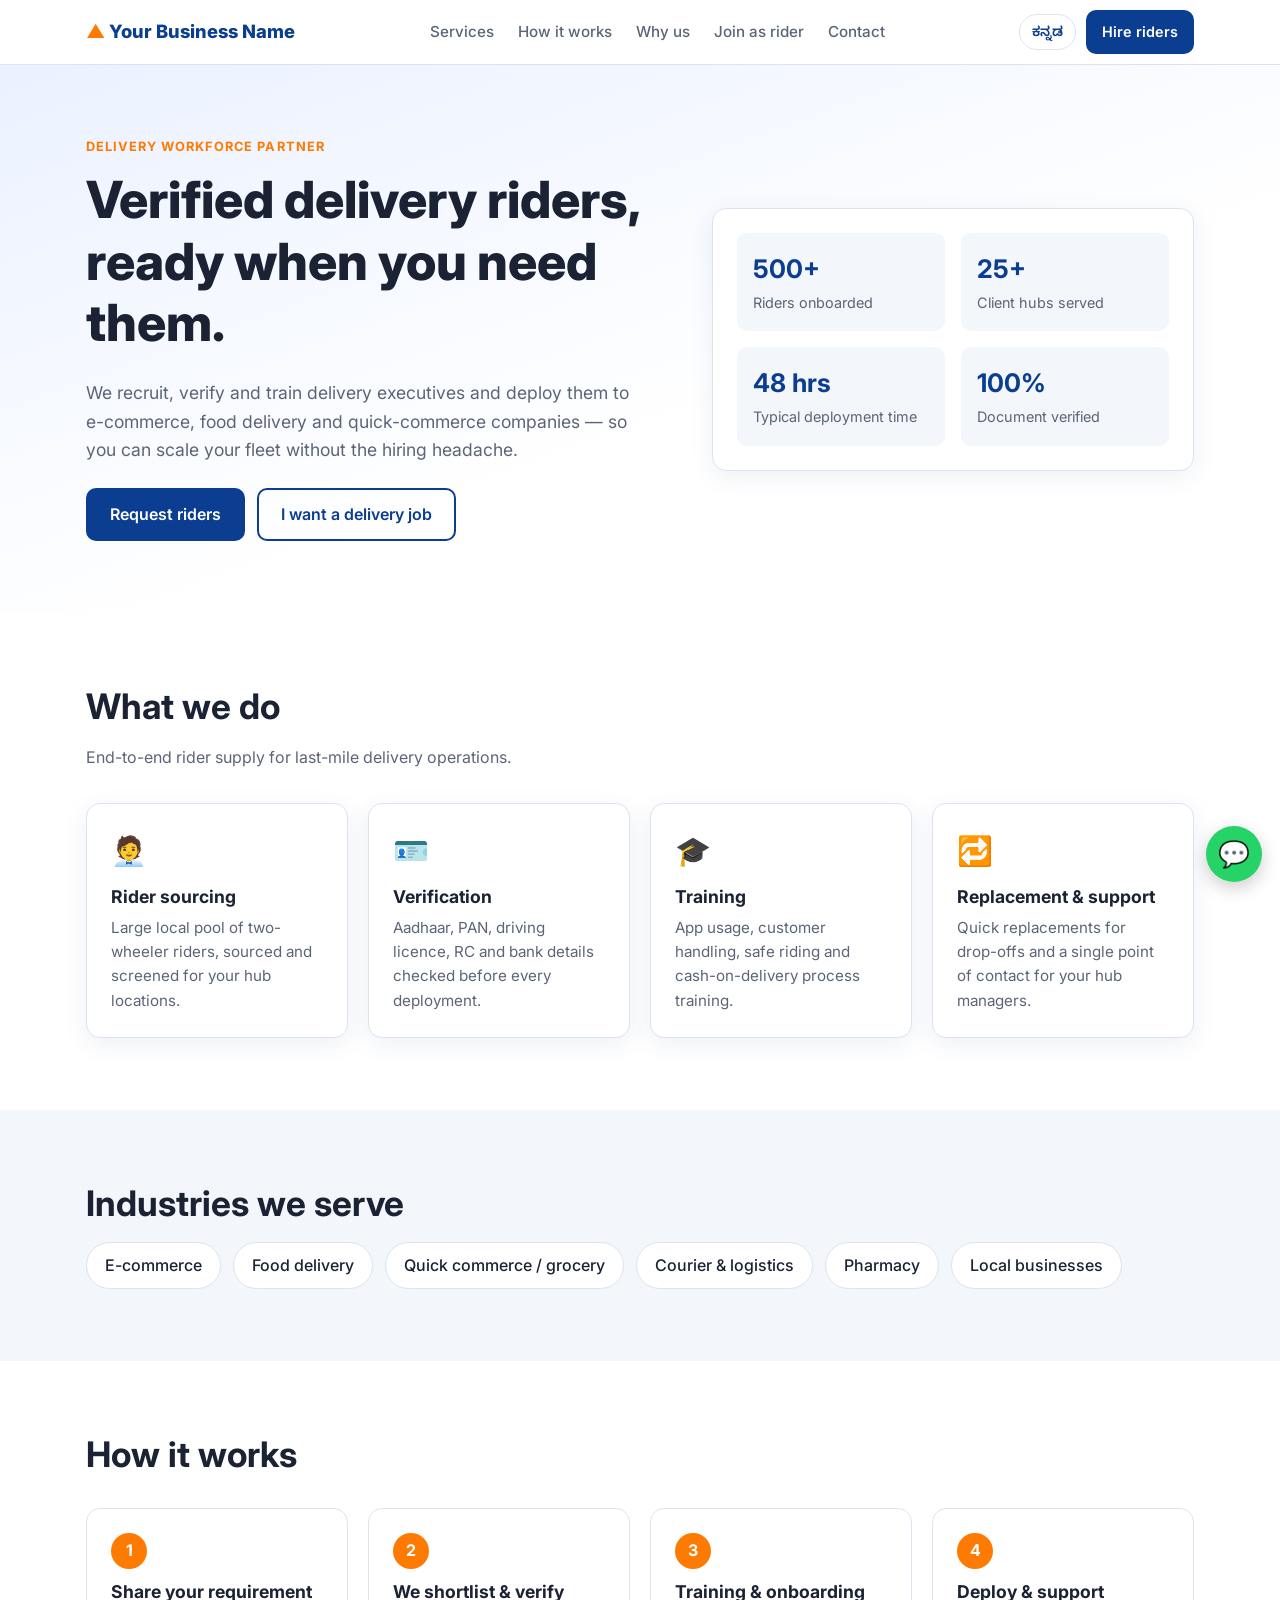
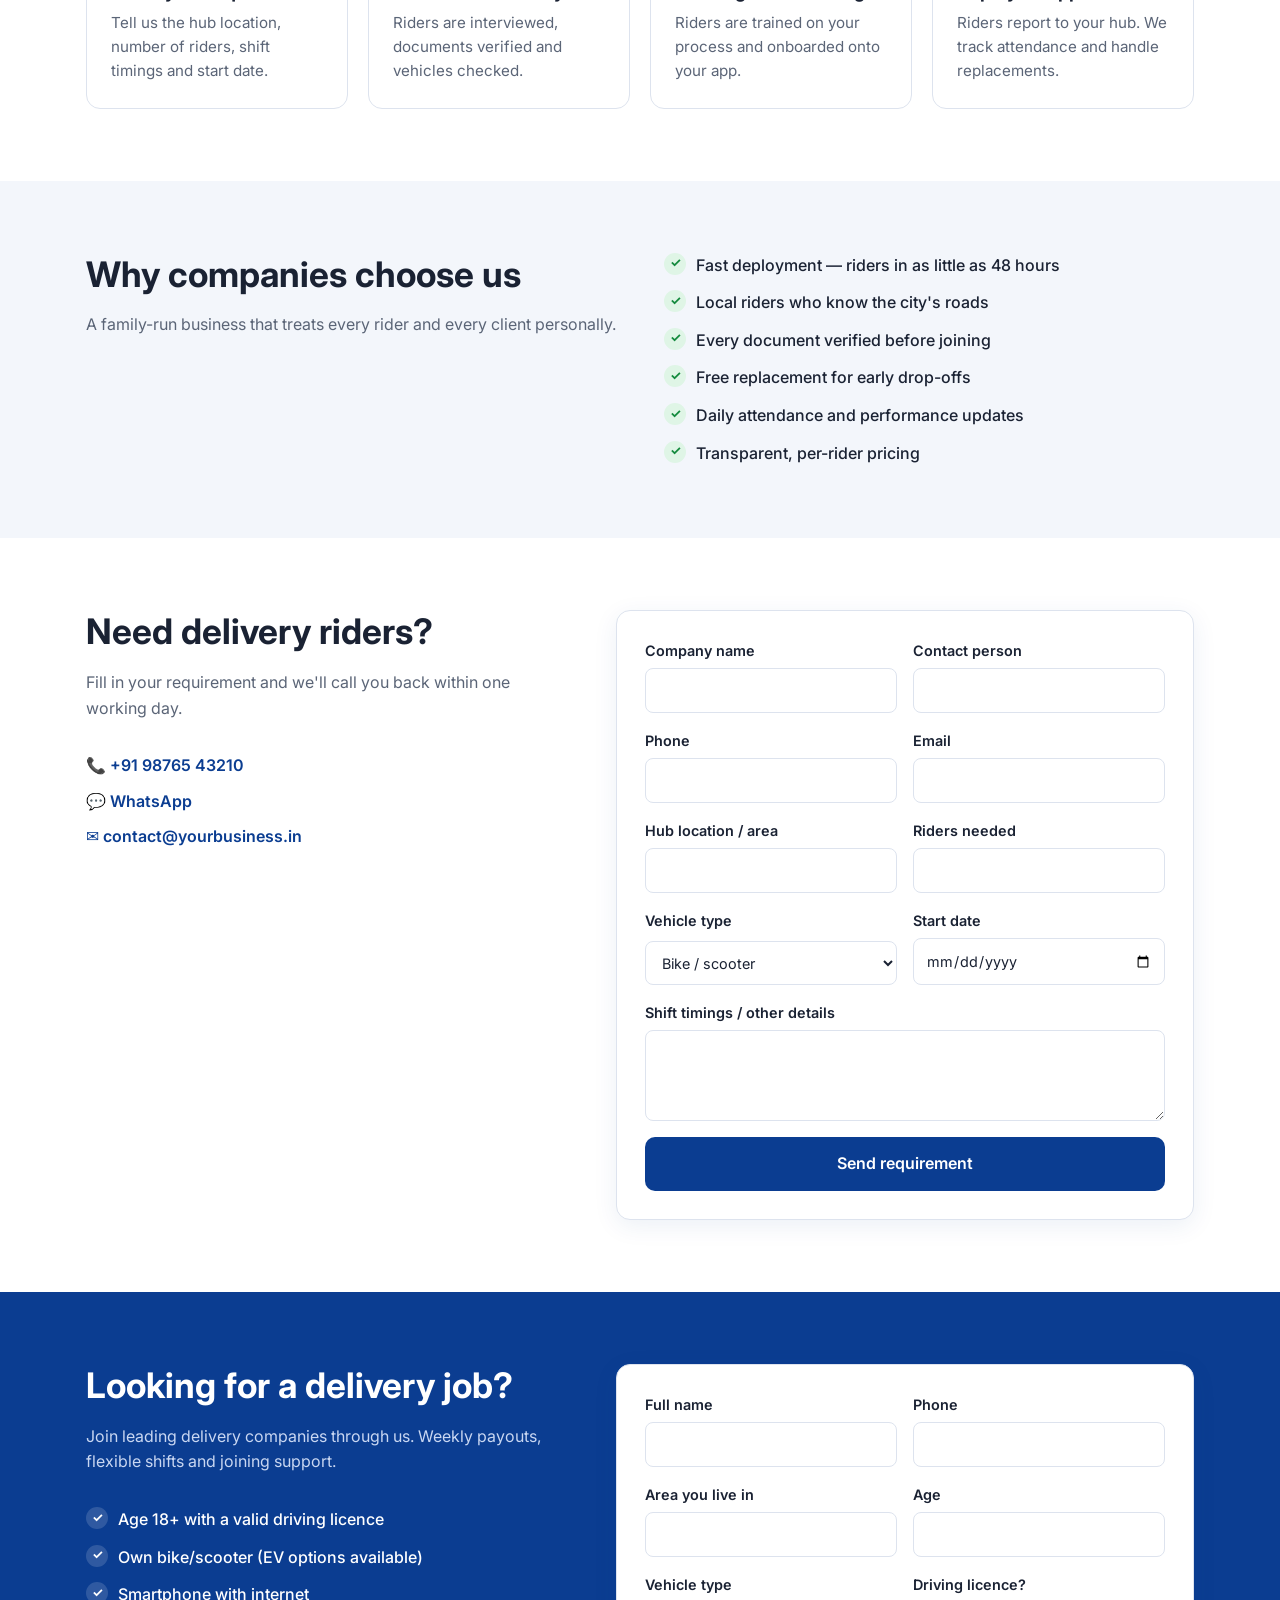
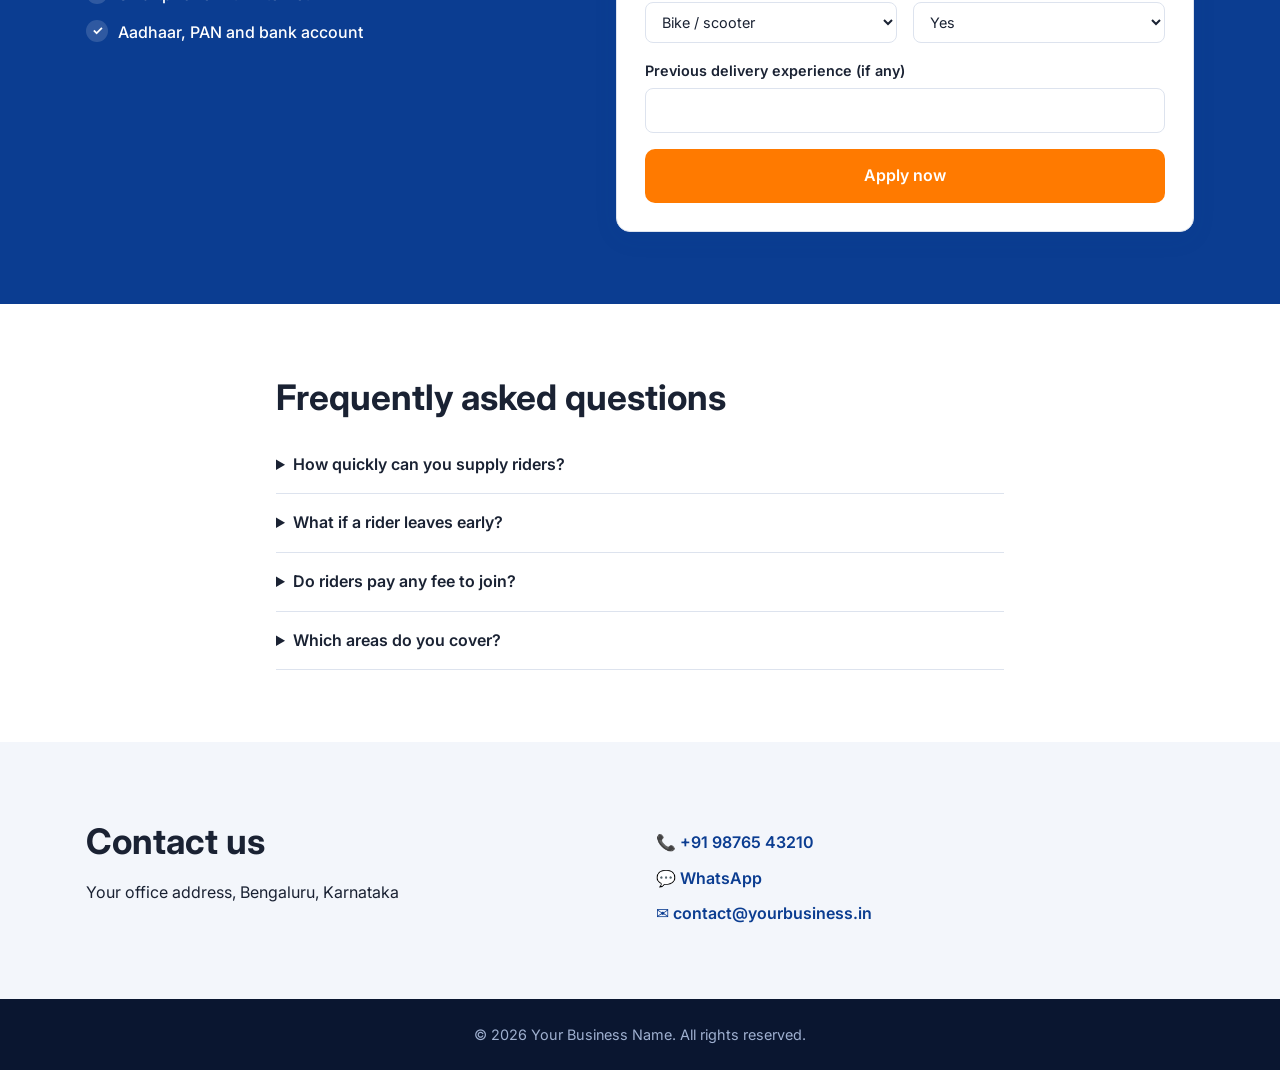
==== index.html @ fd77bb3b "Add delivery staffing website Static site for a delivery rider staffing business: services, process," ====
<!doctype html>
<html lang="en">
<head>
  <meta charset="utf-8">
  <meta name="viewport" content="width=device-width, initial-scale=1">
  <title>Delivery Staffing Partner</title>
  <meta name="description" content="Verified, trained delivery riders supplied to e-commerce, food and quick-commerce companies.">
  <link rel="preconnect" href="https://fonts.googleapis.com">
  <link rel="preconnect" href="https://fonts.gstatic.com" crossorigin>
  <link href="https://fonts.googleapis.com/css2?family=Inter:wght@400;500;600;700;800&family=Noto+Sans+Kannada:wght@400;600;700&display=swap" rel="stylesheet">
  <link rel="stylesheet" href="styles.css">
</head>
<body>

<header class="nav">
  <div class="container nav-inner">
    <a href="#top" class="brand"><span class="brand-mark">▲</span> <span data-config="name"></span></a>
    <nav class="nav-links" id="navLinks">
      <a href="#services" data-i18n="nav.services">Services</a>
      <a href="#process" data-i18n="nav.process">How it works</a>
      <a href="#why" data-i18n="nav.why">Why us</a>
      <a href="#riders" data-i18n="nav.riders">Join as rider</a>
      <a href="#contact" data-i18n="nav.contact">Contact</a>
    </nav>
    <div class="nav-actions">
      <button class="lang-btn" id="langBtn" type="button" aria-label="Switch language">ಕನ್ನಡ</button>
      <a href="#enquiry" class="btn btn-primary btn-sm" data-i18n="nav.cta">Hire riders</a>
      <button class="menu-btn" id="menuBtn" type="button" aria-label="Menu">☰</button>
    </div>
  </div>
</header>

<main id="top">

  <!-- HERO -->
  <section class="hero">
    <div class="container hero-grid">
      <div>
        <p class="eyebrow" data-i18n="hero.eyebrow">Delivery workforce partner</p>
        <h1 data-i18n="hero.title">Verified delivery riders, ready when you need them.</h1>
        <p class="lead" data-i18n="hero.lead">We recruit, verify and train delivery executives and deploy them to e-commerce, food delivery and quick-commerce companies — so you can scale your fleet without the hiring headache.</p>
        <div class="hero-cta">
          <a href="#enquiry" class="btn btn-primary" data-i18n="hero.cta1">Request riders</a>
          <a href="#riders" class="btn btn-ghost" data-i18n="hero.cta2">I want a delivery job</a>
        </div>
      </div>
      <div class="hero-card">
        <div class="stat"><strong data-config="statRiders"></strong><span data-i18n="stat.riders">Riders onboarded</span></div>
        <div class="stat"><strong data-config="statClients"></strong><span data-i18n="stat.clients">Client hubs served</span></div>
        <div class="stat"><strong>48 hrs</strong><span data-i18n="stat.time">Typical deployment time</span></div>
        <div class="stat"><strong>100%</strong><span data-i18n="stat.verified">Document verified</span></div>
      </div>
    </div>
  </section>

  <!-- SERVICES -->
  <section id="services" class="section">
    <div class="container">
      <h2 data-i18n="services.title">What we do</h2>
      <p class="section-lead" data-i18n="services.lead">End-to-end rider supply for last-mile delivery operations.</p>
      <div class="cards">
        <article class="card">
          <div class="icon">🧑‍💼</div>
          <h3 data-i18n="s1.t">Rider sourcing</h3>
          <p data-i18n="s1.d">Large local pool of two-wheeler riders, sourced and screened for your hub locations.</p>
        </article>
        <article class="card">
          <div class="icon">🪪</div>
          <h3 data-i18n="s2.t">Verification</h3>
          <p data-i18n="s2.d">Aadhaar, PAN, driving licence, RC and bank details checked before every deployment.</p>
        </article>
        <article class="card">
          <div class="icon">🎓</div>
          <h3 data-i18n="s3.t">Training</h3>
          <p data-i18n="s3.d">App usage, customer handling, safe riding and cash-on-delivery process training.</p>
        </article>
        <article class="card">
          <div class="icon">🔁</div>
          <h3 data-i18n="s4.t">Replacement & support</h3>
          <p data-i18n="s4.d">Quick replacements for drop-offs and a single point of contact for your hub managers.</p>
        </article>
      </div>
    </div>
  </section>

  <!-- INDUSTRIES -->
  <section class="section section-alt">
    <div class="container">
      <h2 data-i18n="ind.title">Industries we serve</h2>
      <div class="chips">
        <span class="chip" data-i18n="ind.1">E-commerce</span>
        <span class="chip" data-i18n="ind.2">Food delivery</span>
        <span class="chip" data-i18n="ind.3">Quick commerce / grocery</span>
        <span class="chip" data-i18n="ind.4">Courier & logistics</span>
        <span class="chip" data-i18n="ind.5">Pharmacy</span>
        <span class="chip" data-i18n="ind.6">Local businesses</span>
      </div>
    </div>
  </section>

  <!-- PROCESS -->
  <section id="process" class="section">
    <div class="container">
      <h2 data-i18n="process.title">How it works</h2>
      <ol class="steps">
        <li><span class="num">1</span><h3 data-i18n="p1.t">Share your requirement</h3><p data-i18n="p1.d">Tell us the hub location, number of riders, shift timings and start date.</p></li>
        <li><span class="num">2</span><h3 data-i18n="p2.t">We shortlist & verify</h3><p data-i18n="p2.d">Riders are interviewed, documents verified and vehicles checked.</p></li>
        <li><span class="num">3</span><h3 data-i18n="p3.t">Training & onboarding</h3><p data-i18n="p3.d">Riders are trained on your process and onboarded onto your app.</p></li>
        <li><span class="num">4</span><h3 data-i18n="p4.t">Deploy & support</h3><p data-i18n="p4.d">Riders report to your hub. We track attendance and handle replacements.</p></li>
      </ol>
    </div>
  </section>

  <!-- WHY US -->
  <section id="why" class="section section-alt">
    <div class="container why-grid">
      <div>
        <h2 data-i18n="why.title">Why companies choose us</h2>
        <p class="section-lead" data-i18n="why.lead">A family-run business that treats every rider and every client personally.</p>
      </div>
      <ul class="checks">
        <li data-i18n="why.1">Fast deployment — riders in as little as 48 hours</li>
        <li data-i18n="why.2">Local riders who know the city's roads</li>
        <li data-i18n="why.3">Every document verified before joining</li>
        <li data-i18n="why.4">Free replacement for early drop-offs</li>
        <li data-i18n="why.5">Daily attendance and performance updates</li>
        <li data-i18n="why.6">Transparent, per-rider pricing</li>
      </ul>
    </div>
  </section>

  <!-- CLIENT ENQUIRY -->
  <section id="enquiry" class="section">
    <div class="container form-wrap">
      <div>
        <h2 data-i18n="enq.title">Need delivery riders?</h2>
        <p class="section-lead" data-i18n="enq.lead">Fill in your requirement and we'll call you back within one working day.</p>
        <div class="contact-mini">
          <a data-config-href="tel" class="contact-line">📞 <span data-config="phone"></span></a>
          <a data-config-href="whatsapp" class="contact-line" target="_blank" rel="noopener">💬 WhatsApp</a>
          <a data-config-href="mailto" class="contact-line">✉️ <span data-config="email"></span></a>
        </div>
      </div>
      <form class="form" name="client-enquiry" method="POST" action="https://api.web3forms.com/submit">
        <input type="hidden" name="subject" value="New client enquiry">
        <input type="checkbox" name="botcheck" class="hidden" tabindex="-1" autocomplete="off">
        <div class="row">
          <label><span data-i18n="f.company">Company name</span><input name="company" required></label>
          <label><span data-i18n="f.contact">Contact person</span><input name="contact_person" required></label>
        </div>
        <div class="row">
          <label><span data-i18n="f.phone">Phone</span><input name="phone" type="tel" pattern="[0-9+\s-]{10,15}" required></label>
          <label><span data-i18n="f.email">Email</span><input name="email" type="email"></label>
        </div>
        <div class="row">
          <label><span data-i18n="f.location">Hub location / area</span><input name="location" required></label>
          <label><span data-i18n="f.count">Riders needed</span><input name="riders_needed" type="number" min="1" required></label>
        </div>
        <div class="row">
          <label><span data-i18n="f.vehicle">Vehicle type</span>
            <select name="vehicle">
              <option value="Bike" data-i18n="v.bike">Bike / scooter</option>
              <option value="EV" data-i18n="v.ev">Electric vehicle</option>
              <option value="Cycle" data-i18n="v.cycle">Bicycle</option>
              <option value="Any" data-i18n="v.any">Any</option>
            </select>
          </label>
          <label><span data-i18n="f.start">Start date</span><input name="start_date" type="date"></label>
        </div>
        <label><span data-i18n="f.notes">Shift timings / other details</span><textarea name="notes" rows="3"></textarea></label>
        <button class="btn btn-primary btn-block" type="submit" data-i18n="f.submitClient">Send requirement</button>
      </form>
    </div>
  </section>

  <!-- RIDER APPLICATION -->
  <section id="riders" class="section section-dark">
    <div class="container form-wrap">
      <div>
        <h2 data-i18n="rider.title">Looking for a delivery job?</h2>
        <p class="section-lead" data-i18n="rider.lead">Join leading delivery companies through us. Weekly payouts, flexible shifts and joining support.</p>
        <ul class="checks checks-light">
          <li data-i18n="rider.r1">Age 18+ with a valid driving licence</li>
          <li data-i18n="rider.r2">Own bike/scooter (EV options available)</li>
          <li data-i18n="rider.r3">Smartphone with internet</li>
          <li data-i18n="rider.r4">Aadhaar, PAN and bank account</li>
        </ul>
      </div>
      <form class="form" name="rider-application" method="POST" action="https://api.web3forms.com/submit">
        <input type="hidden" name="subject" value="New rider application">
        <input type="checkbox" name="botcheck" class="hidden" tabindex="-1" autocomplete="off">
        <div class="row">
          <label><span data-i18n="f.name">Full name</span><input name="name" required></label>
          <label><span data-i18n="f.phone">Phone</span><input name="phone" type="tel" pattern="[0-9+\s-]{10,15}" required></label>
        </div>
        <div class="row">
          <label><span data-i18n="f.area">Area you live in</span><input name="area" required></label>
          <label><span data-i18n="f.age">Age</span><input name="age" type="number" min="18" max="65" required></label>
        </div>
        <div class="row">
          <label><span data-i18n="f.vehicle">Vehicle type</span>
            <select name="vehicle">
              <option value="Bike" data-i18n="v.bike">Bike / scooter</option>
              <option value="EV" data-i18n="v.ev">Electric vehicle</option>
              <option value="Cycle" data-i18n="v.cycle">Bicycle</option>
              <option value="None" data-i18n="v.none">No vehicle</option>
            </select>
          </label>
          <label><span data-i18n="f.licence">Driving licence?</span>
            <select name="licence">
              <option value="Yes" data-i18n="yes">Yes</option>
              <option value="No" data-i18n="no">No</option>
            </select>
          </label>
        </div>
        <label><span data-i18n="f.exp">Previous delivery experience (if any)</span><input name="experience"></label>
        <button class="btn btn-accent btn-block" type="submit" data-i18n="f.submitRider">Apply now</button>
      </form>
    </div>
  </section>

  <!-- FAQ -->
  <section class="section">
    <div class="container narrow">
      <h2 data-i18n="faq.title">Frequently asked questions</h2>
      <details><summary data-i18n="q1">How quickly can you supply riders?</summary><p data-i18n="a1">For most requirements we deploy verified riders within 48–72 hours.</p></details>
      <details><summary data-i18n="q2">What if a rider leaves early?</summary><p data-i18n="a2">We provide a free replacement for riders who leave within the agreed replacement period.</p></details>
      <details><summary data-i18n="q3">Do riders pay any fee to join?</summary><p data-i18n="a3">No. Joining through us is free for riders.</p></details>
      <details><summary data-i18n="q4">Which areas do you cover?</summary><p data-i18n="a4">We currently cover the city and nearby areas. Contact us for other locations.</p></details>
    </div>
  </section>

  <!-- CONTACT -->
  <section id="contact" class="section section-alt">
    <div class="container contact-grid">
      <div>
        <h2 data-i18n="contact.title">Contact us</h2>
        <p data-config="address"></p>
      </div>
      <div class="contact-mini">
        <a data-config-href="tel" class="contact-line">📞 <span data-config="phone"></span></a>
        <a data-config-href="whatsapp" class="contact-line" target="_blank" rel="noopener">💬 WhatsApp</a>
        <a data-config-href="mailto" class="contact-line">✉️ <span data-config="email"></span></a>
      </div>
    </div>
  </section>
</main>

<footer class="footer">
  <div class="container">
    <p>© <span id="year"></span> <span data-config="name"></span>. <span data-i18n="footer">All rights reserved.</span></p>
  </div>
</footer>

<a class="wa-float" data-config-href="whatsapp" target="_blank" rel="noopener" aria-label="WhatsApp">💬</a>

<script src="script.js"></script>
</body>
</html>
---- styles.css ----
:root {
  --primary: #0b3d91;
  --primary-dark: #082c6a;
  --accent: #ff7a00;
  --text: #1a2233;
  --muted: #5b6577;
  --bg: #ffffff;
  --bg-alt: #f3f6fb;
  --border: #dde3ee;
  --radius: 14px;
  --shadow: 0 6px 24px rgba(11, 61, 145, 0.08);
}

* { box-sizing: border-box; }
html { scroll-behavior: smooth; scroll-padding-top: 72px; }
body {
  margin: 0;
  font-family: "Inter", "Noto Sans Kannada", system-ui, sans-serif;
  color: var(--text);
  background: var(--bg);
  line-height: 1.6;
}
html[lang="kn"] body { font-family: "Noto Sans Kannada", "Inter", system-ui, sans-serif; }
img { max-width: 100%; }
a { color: inherit; }
h1, h2, h3 { line-height: 1.2; margin: 0 0 .5em; }
h1 { font-size: clamp(2rem, 5vw, 3.2rem); font-weight: 800; }
h2 { font-size: clamp(1.6rem, 3.5vw, 2.2rem); font-weight: 700; }
h3 { font-size: 1.1rem; }

.container { width: 100%; max-width: 1140px; margin: 0 auto; padding: 0 16px; }
.narrow { max-width: 760px; }
.hidden { display: none; }

/* NAV */
.nav {
  position: sticky; top: 0; z-index: 50;
  background: rgba(255,255,255,.95);
  backdrop-filter: blur(8px);
  border-bottom: 1px solid var(--border);
}
.nav-inner { display: flex; align-items: center; justify-content: space-between; height: 64px; gap: 16px; }
.brand { font-weight: 800; text-decoration: none; color: var(--primary); font-size: 1.15rem; white-space: nowrap; }
.brand-mark { color: var(--accent); }
.nav-links { display: flex; gap: 24px; }
.nav-links a { text-decoration: none; color: var(--muted); font-weight: 500; font-size: .95rem; }
.nav-links a:hover { color: var(--primary); }
.nav-actions { display: flex; align-items: center; gap: 10px; }
.lang-btn {
  border: 1px solid var(--border); background: #fff; border-radius: 999px;
  padding: 6px 12px; cursor: pointer; font: inherit; font-size: .85rem; font-weight: 600; color: var(--primary);
}
.menu-btn { display: none; border: 0; background: none; font-size: 1.5rem; cursor: pointer; }

/* BUTTONS */
.btn {
  display: inline-block; padding: 12px 22px; border-radius: 10px; font-weight: 600;
  text-decoration: none; border: 2px solid transparent; cursor: pointer; font: inherit; font-weight: 600;
  transition: transform .1s ease, background .2s ease;
}
.btn:active { transform: translateY(1px); }
.btn-sm { padding: 8px 14px; font-size: .9rem; }
.btn-primary { background: var(--primary); color: #fff; }
.btn-primary:hover { background: var(--primary-dark); }
.btn-accent { background: var(--accent); color: #fff; }
.btn-accent:hover { background: #e56d00; }
.btn-ghost { border-color: var(--primary); color: var(--primary); background: transparent; }
.btn-block { width: 100%; }

/* HERO */
.hero { padding: 72px 0; background: linear-gradient(160deg, #eaf1ff 0%, #fff 60%); }
.hero-grid { display: grid; grid-template-columns: 1.2fr 1fr; gap: 48px; align-items: center; }
.eyebrow { color: var(--accent); font-weight: 700; text-transform: uppercase; letter-spacing: .08em; font-size: .8rem; margin: 0 0 12px; }
.lead { font-size: 1.1rem; color: var(--muted); max-width: 560px; }
.hero-cta { display: flex; gap: 12px; flex-wrap: wrap; margin-top: 24px; }
.hero-card {
  display: grid; grid-template-columns: 1fr 1fr; gap: 16px;
  background: #fff; border-radius: var(--radius); padding: 24px; box-shadow: var(--shadow); border: 1px solid var(--border);
}
.stat { padding: 16px; border-radius: 10px; background: var(--bg-alt); }
.stat strong { display: block; font-size: 1.6rem; color: var(--primary); }
.stat span { color: var(--muted); font-size: .9rem; }

/* SECTIONS */
.section { padding: 72px 0; }
.section-alt { background: var(--bg-alt); }
.section-dark { background: var(--primary); color: #fff; }
.section-dark .section-lead { color: #c9d7f2; }
.section-lead { color: var(--muted); max-width: 640px; margin-bottom: 32px; }

.cards { display: grid; grid-template-columns: repeat(4, 1fr); gap: 20px; }
.card { background: #fff; border: 1px solid var(--border); border-radius: var(--radius); padding: 24px; box-shadow: var(--shadow); }
.card p { color: var(--muted); margin: 0; font-size: .95rem; }
.icon { font-size: 1.8rem; margin-bottom: 12px; }

.chips { display: flex; flex-wrap: wrap; gap: 12px; margin-top: 16px; }
.chip { background: #fff; border: 1px solid var(--border); padding: 10px 18px; border-radius: 999px; font-weight: 500; }

.steps { list-style: none; padding: 0; margin: 32px 0 0; display: grid; grid-template-columns: repeat(4, 1fr); gap: 20px; }
.steps li { position: relative; padding: 24px; border-radius: var(--radius); border: 1px solid var(--border); }
.steps p { color: var(--muted); margin: 0; font-size: .95rem; }
.num {
  display: inline-grid; place-items: center; width: 36px; height: 36px; border-radius: 50%;
  background: var(--accent); color: #fff; font-weight: 700; margin-bottom: 12px;
}

.why-grid { display: grid; grid-template-columns: 1fr 1fr; gap: 48px; align-items: start; }
.checks { list-style: none; padding: 0; margin: 0; display: grid; gap: 12px; }
.checks li { padding-left: 32px; position: relative; font-weight: 500; }
.checks li::before {
  content: "✓"; position: absolute; left: 0; top: 0;
  width: 22px; height: 22px; border-radius: 50%; background: #dff5e6; color: #138a3d;
  display: grid; place-items: center; font-size: .8rem; font-weight: 700;
}
.checks-light li::before { background: rgba(255,255,255,.15); color: #fff; }

/* FORMS */
.form-wrap { display: grid; grid-template-columns: 1fr 1.2fr; gap: 48px; align-items: start; }
.form {
  background: #fff; color: var(--text); border-radius: var(--radius); padding: 28px;
  box-shadow: var(--shadow); border: 1px solid var(--border); display: grid; gap: 16px;
}
.row { display: grid; grid-template-columns: 1fr 1fr; gap: 16px; }
.form label { display: grid; gap: 6px; font-size: .9rem; font-weight: 600; }
.form input, .form select, .form textarea {
  font: inherit; font-weight: 400; padding: 10px 12px; border: 1px solid var(--border);
  border-radius: 8px; background: #fff; color: var(--text); width: 100%;
}
.form input:focus, .form select:focus, .form textarea:focus { outline: 2px solid var(--primary); outline-offset: 1px; border-color: transparent; }

.contact-mini { display: grid; gap: 10px; margin-top: 16px; }
.contact-line { text-decoration: none; font-weight: 600; color: var(--primary); }
.contact-grid { display: grid; grid-template-columns: 1fr 1fr; gap: 32px; align-items: center; }

/* FAQ */
details { border-bottom: 1px solid var(--border); padding: 16px 0; }
summary { cursor: pointer; font-weight: 600; }
details p { color: var(--muted); margin: 8px 0 0; }

.footer { background: #0a1630; color: #9fb0d0; padding: 24px 0; text-align: center; font-size: .9rem; }
.footer p { margin: 0; }

.wa-float {
  position: fixed; right: 18px; bottom: 18px; width: 56px; height: 56px; border-radius: 50%;
  background: #25d366; color: #fff; display: grid; place-items: center; font-size: 1.6rem;
  text-decoration: none; box-shadow: 0 6px 18px rgba(0,0,0,.2); z-index: 60;
}

/* THANKS PAGE */
.thanks { min-height: 100vh; display: grid; place-items: center; text-align: center; padding: 16px; background: var(--bg-alt); }

/* RESPONSIVE */
@media (max-width: 960px) {
  .cards, .steps { grid-template-columns: 1fr 1fr; }
  .hero-grid, .why-grid, .form-wrap, .contact-grid { grid-template-columns: 1fr; }
}
@media (max-width: 760px) {
  .menu-btn { display: block; }
  .nav-actions .btn { display: none; }
  .nav-links {
    display: none; position: absolute; top: 64px; left: 0; right: 0;
    flex-direction: column; gap: 0; background: #fff; border-bottom: 1px solid var(--border);
  }
  .nav-links.open { display: flex; }
  .nav-links a { padding: 14px 16px; border-top: 1px solid var(--border); }
  .hero, .section { padding: 48px 0; }
}
@media (max-width: 560px) {
  .cards, .steps, .row, .hero-card { grid-template-columns: 1fr; }
  .form { padding: 20px; }
}
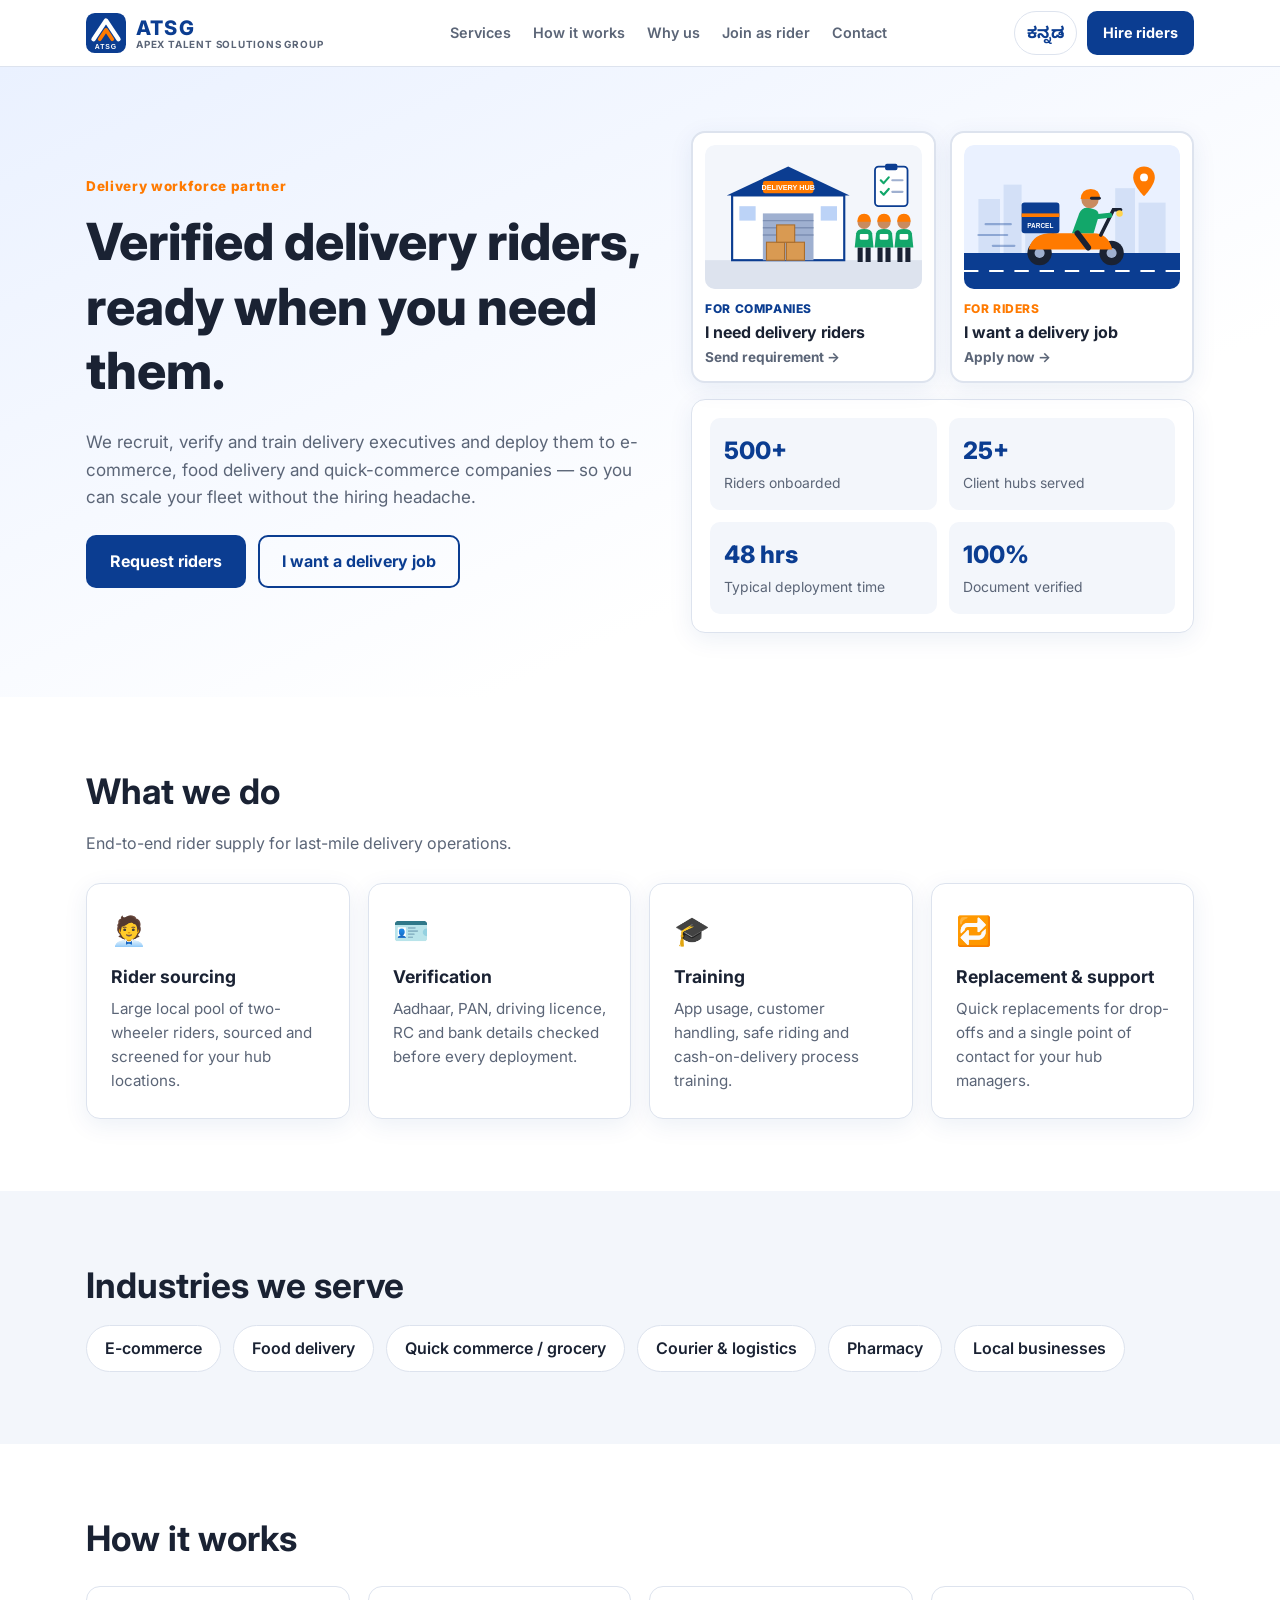
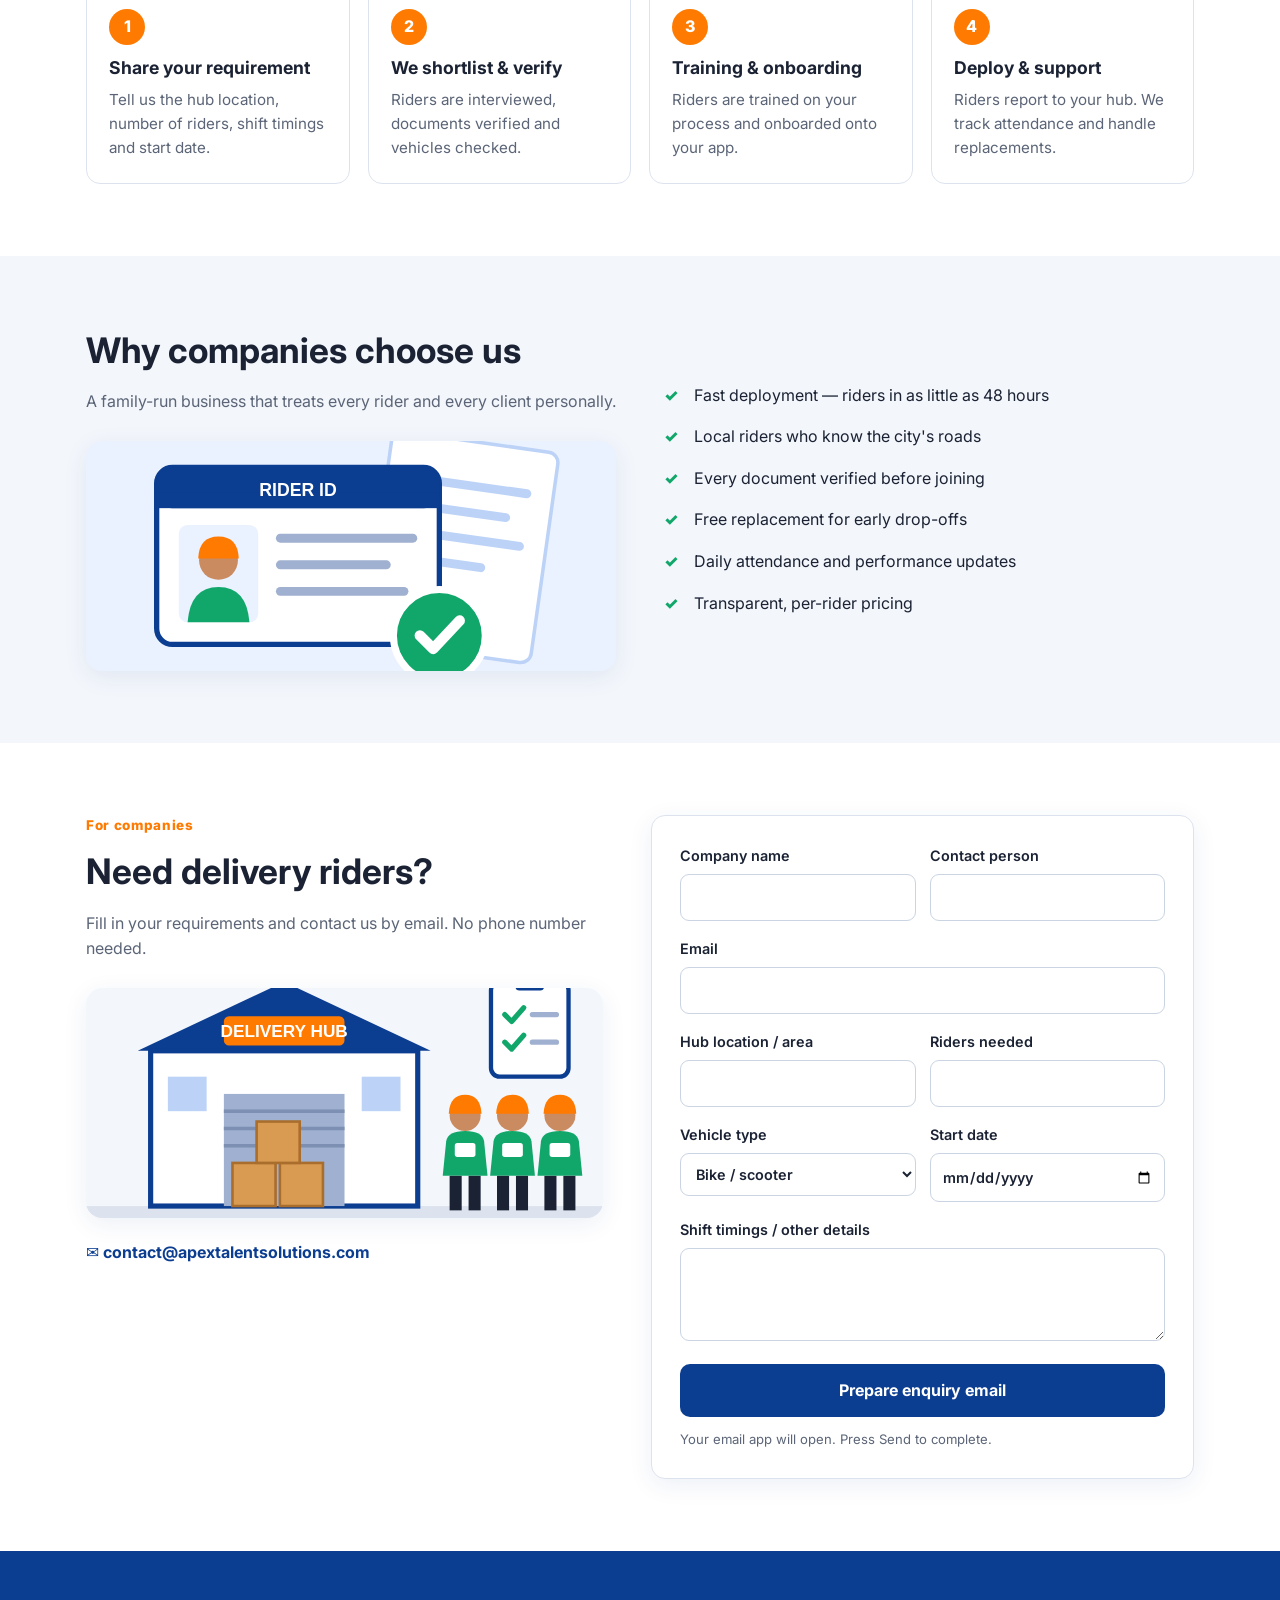
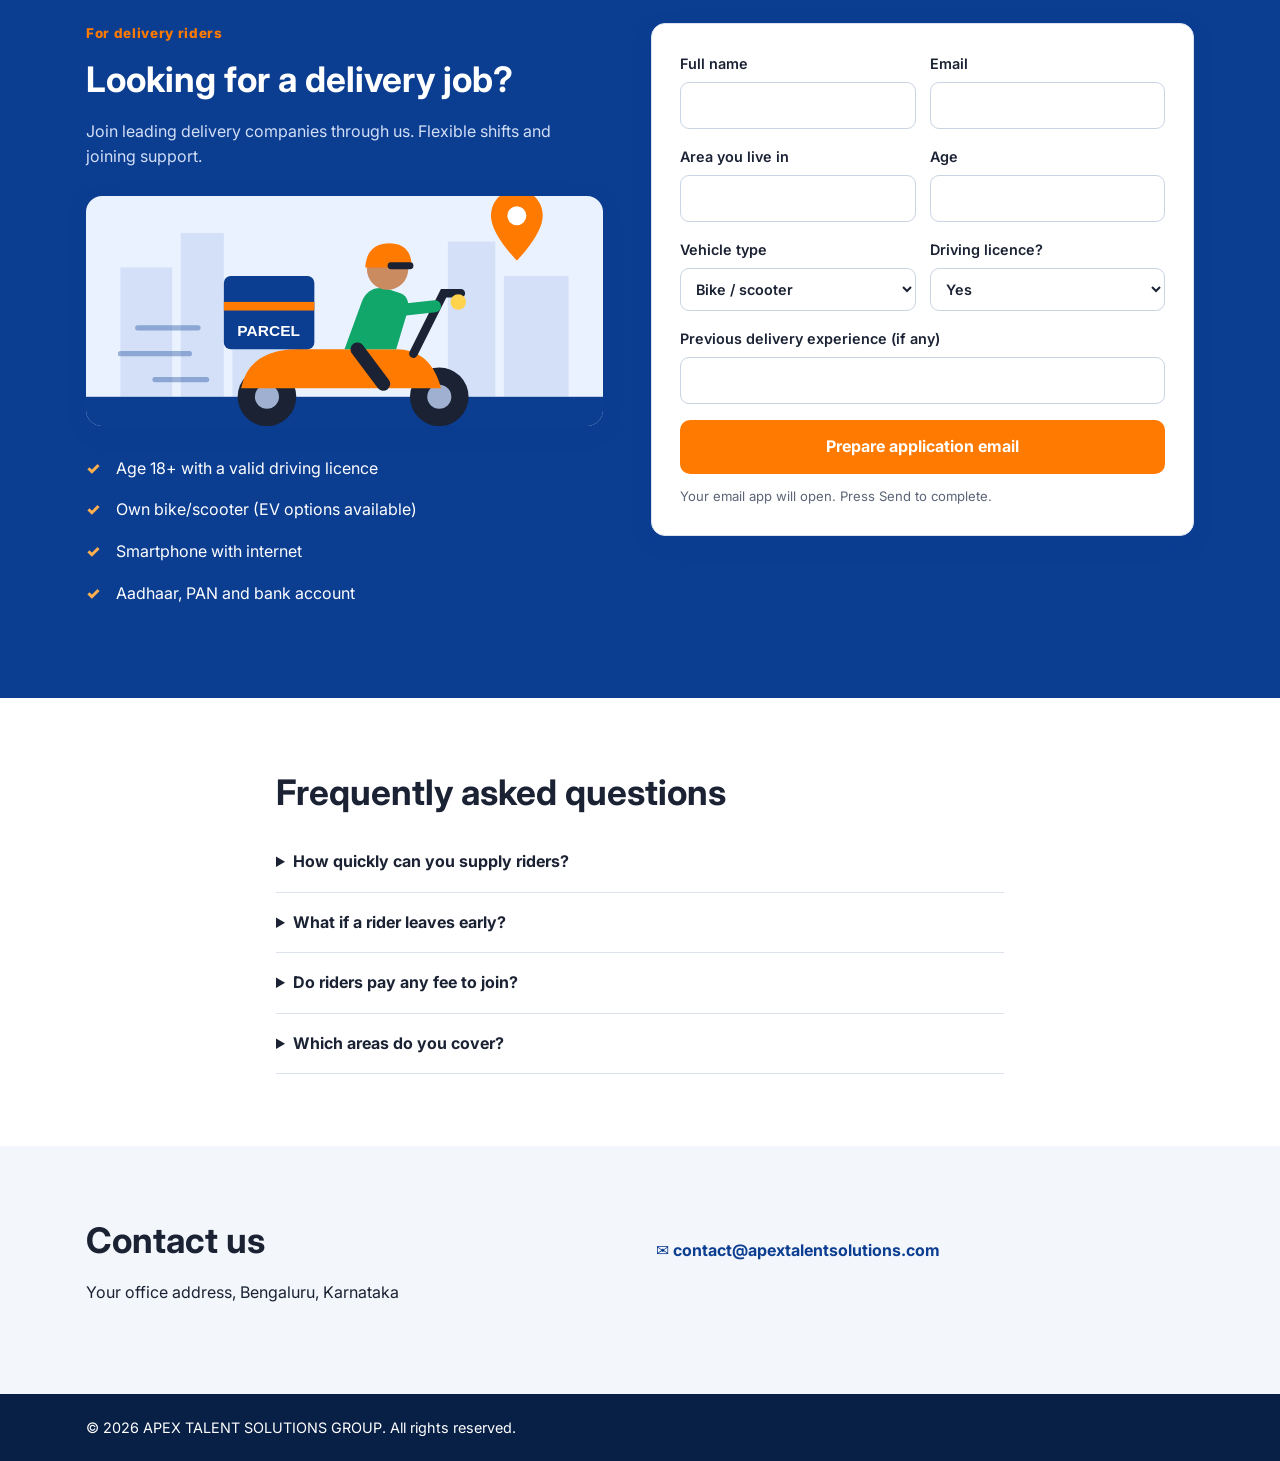
==== commit a5f8c2b8: "feat: updated come logo,name,email" ====
--- a/index.html
+++ b/index.html
@@ -1,259 +1,50 @@
 <!doctype html>
 <html lang="en">
 <head>
-  <meta charset="utf-8">
-  <meta name="viewport" content="width=device-width, initial-scale=1">
-  <title>Delivery Staffing Partner</title>
-  <meta name="description" content="Verified, trained delivery riders supplied to e-commerce, food and quick-commerce companies.">
-  <link rel="preconnect" href="https://fonts.googleapis.com">
-  <link rel="preconnect" href="https://fonts.gstatic.com" crossorigin>
-  <link href="https://fonts.googleapis.com/css2?family=Inter:wght@400;500;600;700;800&family=Noto+Sans+Kannada:wght@400;600;700&display=swap" rel="stylesheet">
-  <link rel="stylesheet" href="styles.css">
+<meta charset="utf-8"><meta name="viewport" content="width=device-width,initial-scale=1">
+<title>Delivery Staffing Partner</title>
+<meta name="description" content="Verified delivery riders for companies and delivery opportunities for riders.">
+<link rel="preconnect" href="https://fonts.googleapis.com"><link rel="preconnect" href="https://fonts.gstatic.com" crossorigin>
+<link href="https://fonts.googleapis.com/css2?family=Inter:wght@400;500;600;700;800&family=Noto+Sans+Kannada:wght@400;500;600;700;800;900&display=swap" rel="stylesheet">
+<link rel="icon" href="images/logo.svg" type="image/svg+xml">
+<link rel="stylesheet" href="styles.css">
 </head>
 <body>
-
-<header class="nav">
-  <div class="container nav-inner">
-    <a href="#top" class="brand"><span class="brand-mark">▲</span> <span data-config="name"></span></a>
-    <nav class="nav-links" id="navLinks">
-      <a href="#services" data-i18n="nav.services">Services</a>
-      <a href="#process" data-i18n="nav.process">How it works</a>
-      <a href="#why" data-i18n="nav.why">Why us</a>
-      <a href="#riders" data-i18n="nav.riders">Join as rider</a>
-      <a href="#contact" data-i18n="nav.contact">Contact</a>
-    </nav>
-    <div class="nav-actions">
-      <button class="lang-btn" id="langBtn" type="button" aria-label="Switch language">ಕನ್ನಡ</button>
-      <a href="#enquiry" class="btn btn-primary btn-sm" data-i18n="nav.cta">Hire riders</a>
-      <button class="menu-btn" id="menuBtn" type="button" aria-label="Menu">☰</button>
-    </div>
-  </div>
-</header>
-
+<header class="nav"><div class="container nav-inner">
+<!-- Old brand: <a class="brand" href="#top"><span class="brand-mark">▲</span> <span data-config="name"></span></a> -->
+<a class="brand" href="#top" aria-label="ATSG home"><img class="brand-logo" src="images/logo.svg" alt="ATSG logo" width="40" height="40"><span class="brand-text"><strong data-config="shortName"></strong><small data-config="name"></small></span></a>
+<nav class="nav-links" id="navLinks"><a href="#services" data-i18n="nav.services">Services</a><a href="#process" data-i18n="nav.process">How it works</a><a href="#why" data-i18n="nav.why">Why us</a><a href="#riders" data-i18n="nav.riders">Join as rider</a><a href="#contact" data-i18n="nav.contact">Contact</a></nav>
+<div class="nav-actions"><button class="lang-btn" id="langBtn" type="button" aria-label="Switch language">ಕನ್ನಡ</button><a href="#enquiry" class="btn btn-primary btn-sm" data-i18n="nav.cta">Hire riders</a><button class="menu-btn" id="menuBtn" type="button" aria-label="Menu" aria-expanded="false">☰</button></div>
+</div></header>
 <main id="top">
-
-  <!-- HERO -->
-  <section class="hero">
-    <div class="container hero-grid">
-      <div>
-        <p class="eyebrow" data-i18n="hero.eyebrow">Delivery workforce partner</p>
-        <h1 data-i18n="hero.title">Verified delivery riders, ready when you need them.</h1>
-        <p class="lead" data-i18n="hero.lead">We recruit, verify and train delivery executives and deploy them to e-commerce, food delivery and quick-commerce companies — so you can scale your fleet without the hiring headache.</p>
-        <div class="hero-cta">
-          <a href="#enquiry" class="btn btn-primary" data-i18n="hero.cta1">Request riders</a>
-          <a href="#riders" class="btn btn-ghost" data-i18n="hero.cta2">I want a delivery job</a>
-        </div>
-      </div>
-      <div class="hero-card">
-        <div class="stat"><strong data-config="statRiders"></strong><span data-i18n="stat.riders">Riders onboarded</span></div>
-        <div class="stat"><strong data-config="statClients"></strong><span data-i18n="stat.clients">Client hubs served</span></div>
-        <div class="stat"><strong>48 hrs</strong><span data-i18n="stat.time">Typical deployment time</span></div>
-        <div class="stat"><strong>100%</strong><span data-i18n="stat.verified">Document verified</span></div>
-      </div>
-    </div>
-  </section>
-
-  <!-- SERVICES -->
-  <section id="services" class="section">
-    <div class="container">
-      <h2 data-i18n="services.title">What we do</h2>
-      <p class="section-lead" data-i18n="services.lead">End-to-end rider supply for last-mile delivery operations.</p>
-      <div class="cards">
-        <article class="card">
-          <div class="icon">🧑‍💼</div>
-          <h3 data-i18n="s1.t">Rider sourcing</h3>
-          <p data-i18n="s1.d">Large local pool of two-wheeler riders, sourced and screened for your hub locations.</p>
-        </article>
-        <article class="card">
-          <div class="icon">🪪</div>
-          <h3 data-i18n="s2.t">Verification</h3>
-          <p data-i18n="s2.d">Aadhaar, PAN, driving licence, RC and bank details checked before every deployment.</p>
-        </article>
-        <article class="card">
-          <div class="icon">🎓</div>
-          <h3 data-i18n="s3.t">Training</h3>
-          <p data-i18n="s3.d">App usage, customer handling, safe riding and cash-on-delivery process training.</p>
-        </article>
-        <article class="card">
-          <div class="icon">🔁</div>
-          <h3 data-i18n="s4.t">Replacement & support</h3>
-          <p data-i18n="s4.d">Quick replacements for drop-offs and a single point of contact for your hub managers.</p>
-        </article>
-      </div>
-    </div>
-  </section>
-
-  <!-- INDUSTRIES -->
-  <section class="section section-alt">
-    <div class="container">
-      <h2 data-i18n="ind.title">Industries we serve</h2>
-      <div class="chips">
-        <span class="chip" data-i18n="ind.1">E-commerce</span>
-        <span class="chip" data-i18n="ind.2">Food delivery</span>
-        <span class="chip" data-i18n="ind.3">Quick commerce / grocery</span>
-        <span class="chip" data-i18n="ind.4">Courier & logistics</span>
-        <span class="chip" data-i18n="ind.5">Pharmacy</span>
-        <span class="chip" data-i18n="ind.6">Local businesses</span>
-      </div>
-    </div>
-  </section>
-
-  <!-- PROCESS -->
-  <section id="process" class="section">
-    <div class="container">
-      <h2 data-i18n="process.title">How it works</h2>
-      <ol class="steps">
-        <li><span class="num">1</span><h3 data-i18n="p1.t">Share your requirement</h3><p data-i18n="p1.d">Tell us the hub location, number of riders, shift timings and start date.</p></li>
-        <li><span class="num">2</span><h3 data-i18n="p2.t">We shortlist & verify</h3><p data-i18n="p2.d">Riders are interviewed, documents verified and vehicles checked.</p></li>
-        <li><span class="num">3</span><h3 data-i18n="p3.t">Training & onboarding</h3><p data-i18n="p3.d">Riders are trained on your process and onboarded onto your app.</p></li>
-        <li><span class="num">4</span><h3 data-i18n="p4.t">Deploy & support</h3><p data-i18n="p4.d">Riders report to your hub. We track attendance and handle replacements.</p></li>
-      </ol>
-    </div>
-  </section>
-
-  <!-- WHY US -->
-  <section id="why" class="section section-alt">
-    <div class="container why-grid">
-      <div>
-        <h2 data-i18n="why.title">Why companies choose us</h2>
-        <p class="section-lead" data-i18n="why.lead">A family-run business that treats every rider and every client personally.</p>
-      </div>
-      <ul class="checks">
-        <li data-i18n="why.1">Fast deployment — riders in as little as 48 hours</li>
-        <li data-i18n="why.2">Local riders who know the city's roads</li>
-        <li data-i18n="why.3">Every document verified before joining</li>
-        <li data-i18n="why.4">Free replacement for early drop-offs</li>
-        <li data-i18n="why.5">Daily attendance and performance updates</li>
-        <li data-i18n="why.6">Transparent, per-rider pricing</li>
-      </ul>
-    </div>
-  </section>
-
-  <!-- CLIENT ENQUIRY -->
-  <section id="enquiry" class="section">
-    <div class="container form-wrap">
-      <div>
-        <h2 data-i18n="enq.title">Need delivery riders?</h2>
-        <p class="section-lead" data-i18n="enq.lead">Fill in your requirement and we'll call you back within one working day.</p>
-        <div class="contact-mini">
-          <a data-config-href="tel" class="contact-line">📞 <span data-config="phone"></span></a>
-          <a data-config-href="whatsapp" class="contact-line" target="_blank" rel="noopener">💬 WhatsApp</a>
-          <a data-config-href="mailto" class="contact-line">✉️ <span data-config="email"></span></a>
-        </div>
-      </div>
-      <form class="form" name="client-enquiry" method="POST" action="https://api.web3forms.com/submit">
-        <input type="hidden" name="subject" value="New client enquiry">
-        <input type="checkbox" name="botcheck" class="hidden" tabindex="-1" autocomplete="off">
-        <div class="row">
-          <label><span data-i18n="f.company">Company name</span><input name="company" required></label>
-          <label><span data-i18n="f.contact">Contact person</span><input name="contact_person" required></label>
-        </div>
-        <div class="row">
-          <label><span data-i18n="f.phone">Phone</span><input name="phone" type="tel" pattern="[0-9+\s-]{10,15}" required></label>
-          <label><span data-i18n="f.email">Email</span><input name="email" type="email"></label>
-        </div>
-        <div class="row">
-          <label><span data-i18n="f.location">Hub location / area</span><input name="location" required></label>
-          <label><span data-i18n="f.count">Riders needed</span><input name="riders_needed" type="number" min="1" required></label>
-        </div>
-        <div class="row">
-          <label><span data-i18n="f.vehicle">Vehicle type</span>
-            <select name="vehicle">
-              <option value="Bike" data-i18n="v.bike">Bike / scooter</option>
-              <option value="EV" data-i18n="v.ev">Electric vehicle</option>
-              <option value="Cycle" data-i18n="v.cycle">Bicycle</option>
-              <option value="Any" data-i18n="v.any">Any</option>
-            </select>
-          </label>
-          <label><span data-i18n="f.start">Start date</span><input name="start_date" type="date"></label>
-        </div>
-        <label><span data-i18n="f.notes">Shift timings / other details</span><textarea name="notes" rows="3"></textarea></label>
-        <button class="btn btn-primary btn-block" type="submit" data-i18n="f.submitClient">Send requirement</button>
-      </form>
-    </div>
-  </section>
-
-  <!-- RIDER APPLICATION -->
-  <section id="riders" class="section section-dark">
-    <div class="container form-wrap">
-      <div>
-        <h2 data-i18n="rider.title">Looking for a delivery job?</h2>
-        <p class="section-lead" data-i18n="rider.lead">Join leading delivery companies through us. Weekly payouts, flexible shifts and joining support.</p>
-        <ul class="checks checks-light">
-          <li data-i18n="rider.r1">Age 18+ with a valid driving licence</li>
-          <li data-i18n="rider.r2">Own bike/scooter (EV options available)</li>
-          <li data-i18n="rider.r3">Smartphone with internet</li>
-          <li data-i18n="rider.r4">Aadhaar, PAN and bank account</li>
-        </ul>
-      </div>
-      <form class="form" name="rider-application" method="POST" action="https://api.web3forms.com/submit">
-        <input type="hidden" name="subject" value="New rider application">
-        <input type="checkbox" name="botcheck" class="hidden" tabindex="-1" autocomplete="off">
-        <div class="row">
-          <label><span data-i18n="f.name">Full name</span><input name="name" required></label>
-          <label><span data-i18n="f.phone">Phone</span><input name="phone" type="tel" pattern="[0-9+\s-]{10,15}" required></label>
-        </div>
-        <div class="row">
-          <label><span data-i18n="f.area">Area you live in</span><input name="area" required></label>
-          <label><span data-i18n="f.age">Age</span><input name="age" type="number" min="18" max="65" required></label>
-        </div>
-        <div class="row">
-          <label><span data-i18n="f.vehicle">Vehicle type</span>
-            <select name="vehicle">
-              <option value="Bike" data-i18n="v.bike">Bike / scooter</option>
-              <option value="EV" data-i18n="v.ev">Electric vehicle</option>
-              <option value="Cycle" data-i18n="v.cycle">Bicycle</option>
-              <option value="None" data-i18n="v.none">No vehicle</option>
-            </select>
-          </label>
-          <label><span data-i18n="f.licence">Driving licence?</span>
-            <select name="licence">
-              <option value="Yes" data-i18n="yes">Yes</option>
-              <option value="No" data-i18n="no">No</option>
-            </select>
-          </label>
-        </div>
-        <label><span data-i18n="f.exp">Previous delivery experience (if any)</span><input name="experience"></label>
-        <button class="btn btn-accent btn-block" type="submit" data-i18n="f.submitRider">Apply now</button>
-      </form>
-    </div>
-  </section>
-
-  <!-- FAQ -->
-  <section class="section">
-    <div class="container narrow">
-      <h2 data-i18n="faq.title">Frequently asked questions</h2>
-      <details><summary data-i18n="q1">How quickly can you supply riders?</summary><p data-i18n="a1">For most requirements we deploy verified riders within 48–72 hours.</p></details>
-      <details><summary data-i18n="q2">What if a rider leaves early?</summary><p data-i18n="a2">We provide a free replacement for riders who leave within the agreed replacement period.</p></details>
-      <details><summary data-i18n="q3">Do riders pay any fee to join?</summary><p data-i18n="a3">No. Joining through us is free for riders.</p></details>
-      <details><summary data-i18n="q4">Which areas do you cover?</summary><p data-i18n="a4">We currently cover the city and nearby areas. Contact us for other locations.</p></details>
-    </div>
-  </section>
-
-  <!-- CONTACT -->
-  <section id="contact" class="section section-alt">
-    <div class="container contact-grid">
-      <div>
-        <h2 data-i18n="contact.title">Contact us</h2>
-        <p data-config="address"></p>
-      </div>
-      <div class="contact-mini">
-        <a data-config-href="tel" class="contact-line">📞 <span data-config="phone"></span></a>
-        <a data-config-href="whatsapp" class="contact-line" target="_blank" rel="noopener">💬 WhatsApp</a>
-        <a data-config-href="mailto" class="contact-line">✉️ <span data-config="email"></span></a>
-      </div>
-    </div>
-  </section>
-</main>
-
-<footer class="footer">
-  <div class="container">
-    <p>© <span id="year"></span> <span data-config="name"></span>. <span data-i18n="footer">All rights reserved.</span></p>
-  </div>
-</footer>
-
+<section class="hero"><div class="container hero-grid"><div><p class="eyebrow" data-i18n="hero.eyebrow">Delivery workforce partner</p><h1 data-i18n="hero.title">Verified delivery riders, ready when you need them.</h1><p class="lead" data-i18n="hero.lead">We recruit, verify and train delivery executives and deploy them to e-commerce, food delivery and quick-commerce companies — so you can scale your fleet without the hiring headache.</p><div class="hero-cta"><a href="#enquiry" class="btn btn-primary" data-i18n="hero.cta1">Request riders</a><a href="#riders" class="btn btn-ghost" data-i18n="hero.cta2">I want a delivery job</a></div></div><div class="hero-side"><!-- Old hero photo (generic motorcycle), replaced by the two choice cards below:
+<img class="feature-image hero-image" src="https://images.unsplash.com/photo-1558981806-ec527fa84c39?auto=format&fit=crop&w=1300&q=80" alt="Motorcycle ready for a delivery journey" loading="eager">
+-->
+<div class="paths"><a href="#enquiry" class="path-card"><img src="images/company-hub.svg" alt="Company delivery hub with riders" loading="eager"><span class="path-tag" data-i18n="path.c.tag">For companies</span><strong data-i18n="path.c.t">I need delivery riders</strong><span class="path-go" data-i18n="path.c.go">Send requirement →</span></a><a href="#riders" class="path-card path-rider"><img src="images/rider-delivery.svg" alt="Delivery rider on a scooter" loading="eager"><span class="path-tag" data-i18n="path.r.tag">For riders</span><strong data-i18n="path.r.t">I want a delivery job</strong><span class="path-go" data-i18n="path.r.go">Apply now →</span></a></div><div class="hero-card"><div class="stat"><strong data-config="statRiders"></strong><span data-i18n="stat.riders">Riders onboarded</span></div><div class="stat"><strong data-config="statClients"></strong><span data-i18n="stat.clients">Client hubs served</span></div><div class="stat"><strong data-i18n="stat.hours">48 hrs</strong><span data-i18n="stat.time">Typical deployment time</span></div><div class="stat"><strong>100%</strong><span data-i18n="stat.verified">Document verified</span></div></div></div></div></section>
+<section id="services" class="section"><div class="container"><h2 data-i18n="services.title">What we do</h2><p class="section-lead" data-i18n="services.lead">End-to-end rider supply for last-mile delivery operations.</p><div class="cards"><article class="card"><div class="icon">🧑‍💼</div><h3 data-i18n="s1.t">Rider sourcing</h3><p data-i18n="s1.d">Large local pool of two-wheeler riders, sourced and screened for your hub locations.</p></article><article class="card"><div class="icon">🪪</div><h3 data-i18n="s2.t">Verification</h3><p data-i18n="s2.d">Aadhaar, PAN, driving licence, RC and bank details checked before every deployment.</p></article><article class="card"><div class="icon">🎓</div><h3 data-i18n="s3.t">Training</h3><p data-i18n="s3.d">App usage, customer handling, safe riding and cash-on-delivery process training.</p></article><article class="card"><div class="icon">🔁</div><h3 data-i18n="s4.t">Replacement & support</h3><p data-i18n="s4.d">Quick replacements for drop-offs and a single point of contact for your hub managers.</p></article></div></div></section>
+<section class="section section-alt"><div class="container"><h2 data-i18n="ind.title">Industries we serve</h2><div class="chips"><span class="chip" data-i18n="ind.1">E-commerce</span><span class="chip" data-i18n="ind.2">Food delivery</span><span class="chip" data-i18n="ind.3">Quick commerce / grocery</span><span class="chip" data-i18n="ind.4">Courier & logistics</span><span class="chip" data-i18n="ind.5">Pharmacy</span><span class="chip" data-i18n="ind.6">Local businesses</span></div></div></section>
+<section id="process" class="section"><div class="container"><h2 data-i18n="process.title">How it works</h2><ol class="steps"><li><span class="num">1</span><h3 data-i18n="p1.t">Share your requirement</h3><p data-i18n="p1.d">Tell us the hub location, number of riders, shift timings and start date.</p></li><li><span class="num">2</span><h3 data-i18n="p2.t">We shortlist & verify</h3><p data-i18n="p2.d">Riders are interviewed, documents verified and vehicles checked.</p></li><li><span class="num">3</span><h3 data-i18n="p3.t">Training & onboarding</h3><p data-i18n="p3.d">Riders are trained on your process and onboarded onto your app.</p></li><li><span class="num">4</span><h3 data-i18n="p4.t">Deploy & support</h3><p data-i18n="p4.d">Riders report to your hub. We track attendance and handle replacements.</p></li></ol></div></section>
+<section id="why" class="section section-alt"><div class="container why-grid"><div><h2 data-i18n="why.title">Why companies choose us</h2><p class="section-lead" data-i18n="why.lead">A family-run business that treats every rider and every client personally.</p><!-- Old photo: <img class="feature-image company-image" src="https://images.unsplash.com/photo-1521737711867-e3b97375f902?auto=format&fit=crop&w=1200&q=80" alt="Employees collaborating on company staffing needs" loading="lazy"> -->
+<img class="feature-image company-image" src="images/verified-rider.svg" alt="Rider ID card with documents verified" loading="lazy"></div><ul class="checks"><li data-i18n="why.1">Fast deployment — riders in as little as 48 hours</li><li data-i18n="why.2">Local riders who know the city's roads</li><li data-i18n="why.3">Every document verified before joining</li><li data-i18n="why.4">Free replacement for early drop-offs</li><li data-i18n="why.5">Daily attendance and performance updates</li><li data-i18n="why.6">Transparent, per-rider pricing</li></ul></div></section>
+<section id="enquiry" class="section"><div class="container form-wrap"><div><p class="eyebrow" data-i18n="tag.company">For companies</p><h2 data-i18n="enq.title">Need delivery riders?</h2><p class="section-lead" data-i18n="enq.lead">Fill in your requirements and contact us by email. No phone number needed.</p><!-- Old photo: <img class="feature-image form-image" src="https://images.unsplash.com/photo-1521737711867-e3b97375f902?auto=format&fit=crop&w=1100&q=80" alt="Team of employees at a workplace" loading="lazy"> -->
+<img class="feature-image form-image" src="images/company-hub.svg" alt="Company delivery hub with riders" loading="lazy"><div class="contact-mini"><a data-config-href="mailto" class="contact-line">✉️ <span data-config="email"></span></a>
+<!-- Phone & WhatsApp hidden for now (re-enable with phone/whatsapp in CONFIG):
+<a data-config-href="tel" class="contact-line">📞 <span data-config="phone"></span></a>
+<a data-config-href="whatsapp" class="contact-line" target="_blank" rel="noopener">💬 WhatsApp</a>
+-->
+</div></div><form id="clientForm" class="form" name="client-enquiry"><div class="row"><label><span data-i18n="f.company">Company name</span><input name="company" required></label><label><span data-i18n="f.contact">Contact person</span><input name="contact_person" required></label></div><label><span data-i18n="f.email">Email</span><input name="email" type="email" required></label><div class="row"><label><span data-i18n="f.location">Hub location / area</span><input name="location" required></label><label><span data-i18n="f.count">Riders needed</span><input name="riders_needed" type="number" min="1" required></label></div><div class="row"><label><span data-i18n="f.vehicle">Vehicle type</span><select name="vehicle"><option value="Bike" data-i18n="v.bike">Bike / scooter</option><option value="EV" data-i18n="v.ev">Electric vehicle</option><option value="Cycle" data-i18n="v.cycle">Bicycle</option><option value="Any" data-i18n="v.any">Any</option></select></label><label><span data-i18n="f.start">Start date</span><input name="start_date" type="date"></label></div><label><span data-i18n="f.notes">Shift timings / other details</span><textarea name="notes" rows="3"></textarea></label><button class="btn btn-primary btn-block" type="submit" data-i18n="f.submitClient">Prepare enquiry email</button><p class="form-note" data-i18n="form.note">Your email app will open. Press Send to complete.</p></form></div></section>
+<section id="riders" class="section section-dark"><div class="container form-wrap"><div><p class="eyebrow" data-i18n="tag.rider">For delivery riders</p><h2 data-i18n="rider.title">Looking for a delivery job?</h2><p class="section-lead" data-i18n="rider.lead">Join leading delivery companies through us. Flexible shifts and joining support.</p><!-- Old photo: <img class="feature-image rider-image" src="https://images.unsplash.com/photo-1558981806-ec527fa84c39?auto=format&fit=crop&w=1200&q=80" alt="Motorcycle for a delivery rider application" loading="lazy"> -->
+<img class="feature-image rider-image" src="images/rider-delivery.svg" alt="Delivery rider on a scooter" loading="lazy"><ul class="checks checks-light"><li data-i18n="rider.r1">Age 18+ with a valid driving licence</li><li data-i18n="rider.r2">Own bike/scooter (EV options available)</li><li data-i18n="rider.r3">Smartphone with internet</li><li data-i18n="rider.r4">Aadhaar, PAN and bank account</li></ul></div><form id="riderForm" class="form" name="rider-application"><div class="row"><label><span data-i18n="f.name">Full name</span><input name="name" required></label><label><span data-i18n="f.email">Email</span><input name="email" type="email" required></label></div><div class="row"><label><span data-i18n="f.area">Area you live in</span><input name="area" required></label><label><span data-i18n="f.age">Age</span><input name="age" type="number" min="18" max="65" required></label></div><div class="row"><label><span data-i18n="f.vehicle">Vehicle type</span><select name="vehicle"><option value="Bike" data-i18n="v.bike">Bike / scooter</option><option value="EV" data-i18n="v.ev">Electric vehicle</option><option value="Cycle" data-i18n="v.cycle">Bicycle</option><option value="None" data-i18n="v.none">No vehicle</option></select></label><label><span data-i18n="f.licence">Driving licence?</span><select name="licence"><option value="Yes" data-i18n="yes">Yes</option><option value="No" data-i18n="no">No</option></select></label></div><label><span data-i18n="f.exp">Previous delivery experience (if any)</span><input name="experience"></label><button class="btn btn-accent btn-block" type="submit" data-i18n="f.submitRider">Prepare application email</button><p class="form-note" data-i18n="form.note">Your email app will open. Press Send to complete.</p></form></div></section>
+<section class="section"><div class="container narrow"><h2 data-i18n="faq.title">Frequently asked questions</h2><details><summary data-i18n="q1">How quickly can you supply riders?</summary><p data-i18n="a1">For most requirements we deploy verified riders within 48–72 hours.</p></details><details><summary data-i18n="q2">What if a rider leaves early?</summary><p data-i18n="a2">We provide a free replacement for riders who leave within the agreed period.</p></details><details><summary data-i18n="q3">Do riders pay any fee to join?</summary><p data-i18n="a3">No. Joining through us is free for riders.</p></details><details><summary data-i18n="q4">Which areas do you cover?</summary><p data-i18n="a4">We currently cover the city and nearby areas. Contact us for other locations.</p></details></div></section>
+<section id="contact" class="section section-alt"><div class="container contact-grid"><div><h2 data-i18n="contact.title">Contact us</h2><p data-config="address"></p></div><div class="contact-mini"><a data-config-href="mailto" class="contact-line">✉️ <span data-config="email"></span></a>
+<!-- Phone & WhatsApp hidden for now (re-enable with phone/whatsapp in CONFIG):
+<a data-config-href="tel" class="contact-line">📞 <span data-config="phone"></span></a>
+<a data-config-href="whatsapp" class="contact-line" target="_blank" rel="noopener">💬 WhatsApp</a>
+-->
+</div></div></section>
+</main><footer class="footer"><div class="container"><p>© <span id="year"></span> <span data-config="name"></span>. <span data-i18n="footer">All rights reserved.</span></p></div></footer>
+<!-- WhatsApp floating button hidden for now:
 <a class="wa-float" data-config-href="whatsapp" target="_blank" rel="noopener" aria-label="WhatsApp">💬</a>
-
+-->
 <script src="script.js"></script>
-</body>
-</html>
+</body></html>
--- a/styles.css
+++ b/styles.css
@@ -1,171 +1,12 @@
-:root {
-  --primary: #0b3d91;
-  --primary-dark: #082c6a;
-  --accent: #ff7a00;
-  --text: #1a2233;
-  --muted: #5b6577;
-  --bg: #ffffff;
-  --bg-alt: #f3f6fb;
-  --border: #dde3ee;
-  --radius: 14px;
-  --shadow: 0 6px 24px rgba(11, 61, 145, 0.08);
-}
-
-* { box-sizing: border-box; }
-html { scroll-behavior: smooth; scroll-padding-top: 72px; }
-body {
-  margin: 0;
-  font-family: "Inter", "Noto Sans Kannada", system-ui, sans-serif;
-  color: var(--text);
-  background: var(--bg);
-  line-height: 1.6;
-}
-html[lang="kn"] body { font-family: "Noto Sans Kannada", "Inter", system-ui, sans-serif; }
-img { max-width: 100%; }
-a { color: inherit; }
-h1, h2, h3 { line-height: 1.2; margin: 0 0 .5em; }
-h1 { font-size: clamp(2rem, 5vw, 3.2rem); font-weight: 800; }
-h2 { font-size: clamp(1.6rem, 3.5vw, 2.2rem); font-weight: 700; }
-h3 { font-size: 1.1rem; }
-
-.container { width: 100%; max-width: 1140px; margin: 0 auto; padding: 0 16px; }
-.narrow { max-width: 760px; }
-.hidden { display: none; }
-
-/* NAV */
-.nav {
-  position: sticky; top: 0; z-index: 50;
-  background: rgba(255,255,255,.95);
-  backdrop-filter: blur(8px);
-  border-bottom: 1px solid var(--border);
-}
-.nav-inner { display: flex; align-items: center; justify-content: space-between; height: 64px; gap: 16px; }
-.brand { font-weight: 800; text-decoration: none; color: var(--primary); font-size: 1.15rem; white-space: nowrap; }
-.brand-mark { color: var(--accent); }
-.nav-links { display: flex; gap: 24px; }
-.nav-links a { text-decoration: none; color: var(--muted); font-weight: 500; font-size: .95rem; }
-.nav-links a:hover { color: var(--primary); }
-.nav-actions { display: flex; align-items: center; gap: 10px; }
-.lang-btn {
-  border: 1px solid var(--border); background: #fff; border-radius: 999px;
-  padding: 6px 12px; cursor: pointer; font: inherit; font-size: .85rem; font-weight: 600; color: var(--primary);
-}
-.menu-btn { display: none; border: 0; background: none; font-size: 1.5rem; cursor: pointer; }
-
-/* BUTTONS */
-.btn {
-  display: inline-block; padding: 12px 22px; border-radius: 10px; font-weight: 600;
-  text-decoration: none; border: 2px solid transparent; cursor: pointer; font: inherit; font-weight: 600;
-  transition: transform .1s ease, background .2s ease;
-}
-.btn:active { transform: translateY(1px); }
-.btn-sm { padding: 8px 14px; font-size: .9rem; }
-.btn-primary { background: var(--primary); color: #fff; }
-.btn-primary:hover { background: var(--primary-dark); }
-.btn-accent { background: var(--accent); color: #fff; }
-.btn-accent:hover { background: #e56d00; }
-.btn-ghost { border-color: var(--primary); color: var(--primary); background: transparent; }
-.btn-block { width: 100%; }
-
-/* HERO */
-.hero { padding: 72px 0; background: linear-gradient(160deg, #eaf1ff 0%, #fff 60%); }
-.hero-grid { display: grid; grid-template-columns: 1.2fr 1fr; gap: 48px; align-items: center; }
-.eyebrow { color: var(--accent); font-weight: 700; text-transform: uppercase; letter-spacing: .08em; font-size: .8rem; margin: 0 0 12px; }
-.lead { font-size: 1.1rem; color: var(--muted); max-width: 560px; }
-.hero-cta { display: flex; gap: 12px; flex-wrap: wrap; margin-top: 24px; }
-.hero-card {
-  display: grid; grid-template-columns: 1fr 1fr; gap: 16px;
-  background: #fff; border-radius: var(--radius); padding: 24px; box-shadow: var(--shadow); border: 1px solid var(--border);
-}
-.stat { padding: 16px; border-radius: 10px; background: var(--bg-alt); }
-.stat strong { display: block; font-size: 1.6rem; color: var(--primary); }
-.stat span { color: var(--muted); font-size: .9rem; }
-
-/* SECTIONS */
-.section { padding: 72px 0; }
-.section-alt { background: var(--bg-alt); }
-.section-dark { background: var(--primary); color: #fff; }
-.section-dark .section-lead { color: #c9d7f2; }
-.section-lead { color: var(--muted); max-width: 640px; margin-bottom: 32px; }
-
-.cards { display: grid; grid-template-columns: repeat(4, 1fr); gap: 20px; }
-.card { background: #fff; border: 1px solid var(--border); border-radius: var(--radius); padding: 24px; box-shadow: var(--shadow); }
-.card p { color: var(--muted); margin: 0; font-size: .95rem; }
-.icon { font-size: 1.8rem; margin-bottom: 12px; }
-
-.chips { display: flex; flex-wrap: wrap; gap: 12px; margin-top: 16px; }
-.chip { background: #fff; border: 1px solid var(--border); padding: 10px 18px; border-radius: 999px; font-weight: 500; }
-
-.steps { list-style: none; padding: 0; margin: 32px 0 0; display: grid; grid-template-columns: repeat(4, 1fr); gap: 20px; }
-.steps li { position: relative; padding: 24px; border-radius: var(--radius); border: 1px solid var(--border); }
-.steps p { color: var(--muted); margin: 0; font-size: .95rem; }
-.num {
-  display: inline-grid; place-items: center; width: 36px; height: 36px; border-radius: 50%;
-  background: var(--accent); color: #fff; font-weight: 700; margin-bottom: 12px;
-}
-
-.why-grid { display: grid; grid-template-columns: 1fr 1fr; gap: 48px; align-items: start; }
-.checks { list-style: none; padding: 0; margin: 0; display: grid; gap: 12px; }
-.checks li { padding-left: 32px; position: relative; font-weight: 500; }
-.checks li::before {
-  content: "✓"; position: absolute; left: 0; top: 0;
-  width: 22px; height: 22px; border-radius: 50%; background: #dff5e6; color: #138a3d;
-  display: grid; place-items: center; font-size: .8rem; font-weight: 700;
-}
-.checks-light li::before { background: rgba(255,255,255,.15); color: #fff; }
-
-/* FORMS */
-.form-wrap { display: grid; grid-template-columns: 1fr 1.2fr; gap: 48px; align-items: start; }
-.form {
-  background: #fff; color: var(--text); border-radius: var(--radius); padding: 28px;
-  box-shadow: var(--shadow); border: 1px solid var(--border); display: grid; gap: 16px;
-}
-.row { display: grid; grid-template-columns: 1fr 1fr; gap: 16px; }
-.form label { display: grid; gap: 6px; font-size: .9rem; font-weight: 600; }
-.form input, .form select, .form textarea {
-  font: inherit; font-weight: 400; padding: 10px 12px; border: 1px solid var(--border);
-  border-radius: 8px; background: #fff; color: var(--text); width: 100%;
-}
-.form input:focus, .form select:focus, .form textarea:focus { outline: 2px solid var(--primary); outline-offset: 1px; border-color: transparent; }
-
-.contact-mini { display: grid; gap: 10px; margin-top: 16px; }
-.contact-line { text-decoration: none; font-weight: 600; color: var(--primary); }
-.contact-grid { display: grid; grid-template-columns: 1fr 1fr; gap: 32px; align-items: center; }
-
-/* FAQ */
-details { border-bottom: 1px solid var(--border); padding: 16px 0; }
-summary { cursor: pointer; font-weight: 600; }
-details p { color: var(--muted); margin: 8px 0 0; }
-
-.footer { background: #0a1630; color: #9fb0d0; padding: 24px 0; text-align: center; font-size: .9rem; }
-.footer p { margin: 0; }
-
-.wa-float {
-  position: fixed; right: 18px; bottom: 18px; width: 56px; height: 56px; border-radius: 50%;
-  background: #25d366; color: #fff; display: grid; place-items: center; font-size: 1.6rem;
-  text-decoration: none; box-shadow: 0 6px 18px rgba(0,0,0,.2); z-index: 60;
-}
-
-/* THANKS PAGE */
-.thanks { min-height: 100vh; display: grid; place-items: center; text-align: center; padding: 16px; background: var(--bg-alt); }
-
-/* RESPONSIVE */
-@media (max-width: 960px) {
-  .cards, .steps { grid-template-columns: 1fr 1fr; }
-  .hero-grid, .why-grid, .form-wrap, .contact-grid { grid-template-columns: 1fr; }
-}
-@media (max-width: 760px) {
-  .menu-btn { display: block; }
-  .nav-actions .btn { display: none; }
-  .nav-links {
-    display: none; position: absolute; top: 64px; left: 0; right: 0;
-    flex-direction: column; gap: 0; background: #fff; border-bottom: 1px solid var(--border);
-  }
-  .nav-links.open { display: flex; }
-  .nav-links a { padding: 14px 16px; border-top: 1px solid var(--border); }
-  .hero, .section { padding: 48px 0; }
-}
-@media (max-width: 560px) {
-  .cards, .steps, .row, .hero-card { grid-template-columns: 1fr; }
-  .form { padding: 20px; }
-}
+:root{--primary:#0b3d91;--primary-dark:#082c6a;--accent:#ff7a00;--text:#1a2233;--muted:#5b6577;--bg:#fff;--bg-alt:#f3f6fb;--border:#dde3ee;--radius:14px;--shadow:0 6px 24px rgba(11,61,145,.08)}
+*{box-sizing:border-box}html{scroll-behavior:smooth;scroll-padding-top:72px}body{margin:0;font-family:Inter,"Noto Sans Kannada",system-ui,sans-serif;color:var(--text);background:var(--bg);line-height:1.6}html[lang=kn] body{font-family:"Noto Sans Kannada",Inter,system-ui,sans-serif}img{max-width:100%;display:block}a{color:inherit}h1,h2,h3{line-height:1.26;margin:0 0 .5em}h1{font-size:clamp(2rem,5vw,3.2rem);font-weight:800}h2{font-size:clamp(1.6rem,3.5vw,2.2rem);font-weight:700}h3{font-size:1.1rem;font-weight:700}
+/* Kannada heading weights apply even after swapping translated text */
+html[lang=kn] h1,html[lang=kn] h2,html[lang=kn] h3,html[lang=kn] summary,html[lang=kn] .stat strong{font-family:"Noto Sans Kannada",sans-serif;font-weight:800!important}html[lang=kn] h1{line-height:1.4}html[lang=kn] h2,html[lang=kn] h3{line-height:1.45}
+.container{width:100%;max-width:1140px;margin:auto;padding:0 16px}.narrow{max-width:760px}.nav{position:sticky;top:0;z-index:50;background:rgba(255,255,255,.97);backdrop-filter:blur(8px);border-bottom:1px solid var(--border)}.nav-inner{display:flex;align-items:center;justify-content:space-between;min-height:66px;gap:16px}.brand{display:flex;align-items:center;gap:10px;text-decoration:none;color:var(--primary);min-width:0}.brand-logo{width:40px;height:40px;flex-shrink:0}.brand-text{display:flex;flex-direction:column;line-height:1.1;min-width:0}.brand-text strong{font-size:1.25rem;font-weight:800;letter-spacing:.06em}.brand-text small{font-size:.62rem;font-weight:700;letter-spacing:.08em;color:var(--muted);white-space:nowrap}.brand-mark{color:var(--accent)}.nav-links{display:flex;gap:22px}.nav-links a{text-decoration:none;color:var(--muted);font-weight:600;font-size:.9rem}.nav-links a:hover{color:var(--primary)}.nav-actions{display:flex;align-items:center;gap:10px}.lang-btn{border:1px solid var(--border);background:#fff;border-radius:30px;padding:8px 12px;cursor:pointer;font:inherit;font-weight:700;color:var(--primary)}.menu-btn{display:none;border:0;background:none;font-size:1.5rem;cursor:pointer}.btn{display:inline-block;padding:12px 22px;border-radius:10px;font:inherit;font-weight:700;text-decoration:none;border:2px solid transparent;cursor:pointer;text-align:center}.btn-sm{padding:8px 14px;font-size:.9rem}.btn-primary{background:var(--primary);color:#fff}.btn-primary:hover{background:var(--primary-dark)}.btn-accent{background:var(--accent);color:#fff}.btn-accent:hover{background:#db6900}.btn-ghost{border-color:var(--primary);color:var(--primary);background:transparent}.btn-block{width:100%}
+.hero{padding:64px 0;background:linear-gradient(155deg,#eaf1ff,#fff 70%)}.hero-grid{display:grid;grid-template-columns:1.12fr 1fr;gap:42px;align-items:center}.eyebrow{color:var(--accent);font-weight:800;letter-spacing:.05em;font-size:.84rem;margin:0 0 12px}.lead{font-size:1.07rem;color:var(--muted)}.hero-cta{display:flex;gap:12px;flex-wrap:wrap;margin-top:24px}.feature-image{width:100%;object-fit:cover;border-radius:16px;box-shadow:var(--shadow)}.hero-image{height:220px;margin-bottom:16px}.hero-card{display:grid;grid-template-columns:repeat(2,1fr);gap:12px;background:#fff;border:1px solid var(--border);padding:18px;border-radius:var(--radius);box-shadow:var(--shadow)}.stat{background:var(--bg-alt);padding:14px;border-radius:10px}.stat strong{display:block;font-size:1.5rem;font-weight:800;color:var(--primary)}.stat span{font-size:.87rem;color:var(--muted)}
+.section{padding:72px 0}.section-alt{background:var(--bg-alt)}.section-dark{background:var(--primary);color:white}.section-dark .section-lead{color:#d2dff7}.section-lead{color:var(--muted);max-width:620px;margin:0 0 26px}.cards{display:grid;grid-template-columns:repeat(4,1fr);gap:18px}.card{background:white;border:1px solid var(--border);padding:24px;border-radius:var(--radius);box-shadow:var(--shadow)}.card p,.steps p{color:var(--muted);font-size:.95rem;margin:0}.icon{font-size:1.8rem;margin-bottom:12px}.chips{display:flex;flex-wrap:wrap;gap:12px}.chip{background:white;border:1px solid var(--border);padding:10px 18px;border-radius:30px;font-weight:600}.steps{display:grid;grid-template-columns:repeat(4,1fr);gap:18px;padding:0;margin:25px 0 0;list-style:none}.steps li{border:1px solid var(--border);padding:22px;border-radius:var(--radius)}.num{display:inline-grid;place-items:center;background:var(--accent);color:white;width:36px;height:36px;border-radius:50%;font-weight:800;margin-bottom:12px}.why-grid{display:grid;grid-template-columns:1fr 1fr;gap:48px;align-items:center}.company-image{height:230px}.checks{list-style:none;padding:0;margin:12px 0}.checks li{padding:8px 0 8px 30px;position:relative}.checks li:before{content:"✓";position:absolute;left:0;color:#12a76a;font-weight:900}.checks-light li:before{color:#ffaf4d}
+.form-wrap{display:grid;grid-template-columns:1fr 1.05fr;align-items:start;gap:48px}.form-image,.rider-image{height:230px;margin:15px 0 22px}.form{background:white;padding:28px;border:1px solid var(--border);border-radius:var(--radius);box-shadow:var(--shadow);color:var(--text)}.form label{display:block;font-size:.9rem;font-weight:600;margin-bottom:16px}.form label span{display:block;margin-bottom:5px}.form input,.form select,.form textarea{width:100%;border:1px solid #cad4e3;background:white;color:var(--text);font:inherit;border-radius:9px;padding:11px;margin-top:2px}.form input:focus,.form select:focus,.form textarea:focus{outline:2px solid #8ab5ff;outline-offset:1px}.row{display:grid;grid-template-columns:1fr 1fr;gap:14px}.form-note{color:var(--muted);font-size:.82rem;margin:12px 0 0}.contact-mini{display:flex;flex-direction:column;gap:14px;margin-top:20px}.contact-line{text-decoration:none;color:var(--primary);font-weight:700;overflow-wrap:anywhere}.section-dark .form-note{color:var(--muted)}details{border-bottom:1px solid var(--border);padding:17px 0}summary{cursor:pointer;font-weight:700}details p{color:var(--muted)}.contact-grid{display:grid;grid-template-columns:1fr 1fr;gap:32px}.footer{background:#081f46;color:#fff;padding:22px 0}.footer p{margin:0;font-size:.9rem}
+/* Audience choice cards in hero */
+.paths{display:grid;grid-template-columns:1fr 1fr;gap:14px;margin-bottom:16px}.path-card{display:flex;flex-direction:column;gap:4px;background:#fff;border:2px solid var(--border);border-radius:var(--radius);padding:12px;text-decoration:none;box-shadow:var(--shadow);transition:border-color .15s,transform .15s}.path-card:hover{border-color:var(--primary);transform:translateY(-2px)}.path-card img{border-radius:10px;aspect-ratio:3/2;object-fit:cover;margin-bottom:6px}.path-tag{font-size:.75rem;font-weight:800;letter-spacing:.05em;text-transform:uppercase;color:var(--primary)}.path-rider .path-tag{color:var(--accent)}.path-card strong{font-size:1rem;line-height:1.3}.path-go{font-size:.85rem;font-weight:700;color:var(--muted)}
+@media(max-width:900px){.nav-links{display:none;position:absolute;top:65px;left:0;right:0;background:#fff;padding:18px;box-shadow:var(--shadow);flex-direction:column}.nav-links.open{display:flex}.menu-btn{display:block}.hero-grid,.why-grid,.form-wrap{grid-template-columns:1fr;gap:26px}.cards,.steps{grid-template-columns:repeat(2,1fr)}}@media(max-width:560px){.brand-text small{display:none}.section{padding:52px 0}.hero{padding:40px 0}.cards,.steps,.contact-grid,.row{grid-template-columns:1fr}.form{padding:18px}.nav-actions .btn-sm{display:none}.hero-image,.form-image,.rider-image,.company-image{height:195px}}
+.thanks{min-height:100vh;display:grid;place-items:center;text-align:center;padding:16px;background:var(--bg-alt)}
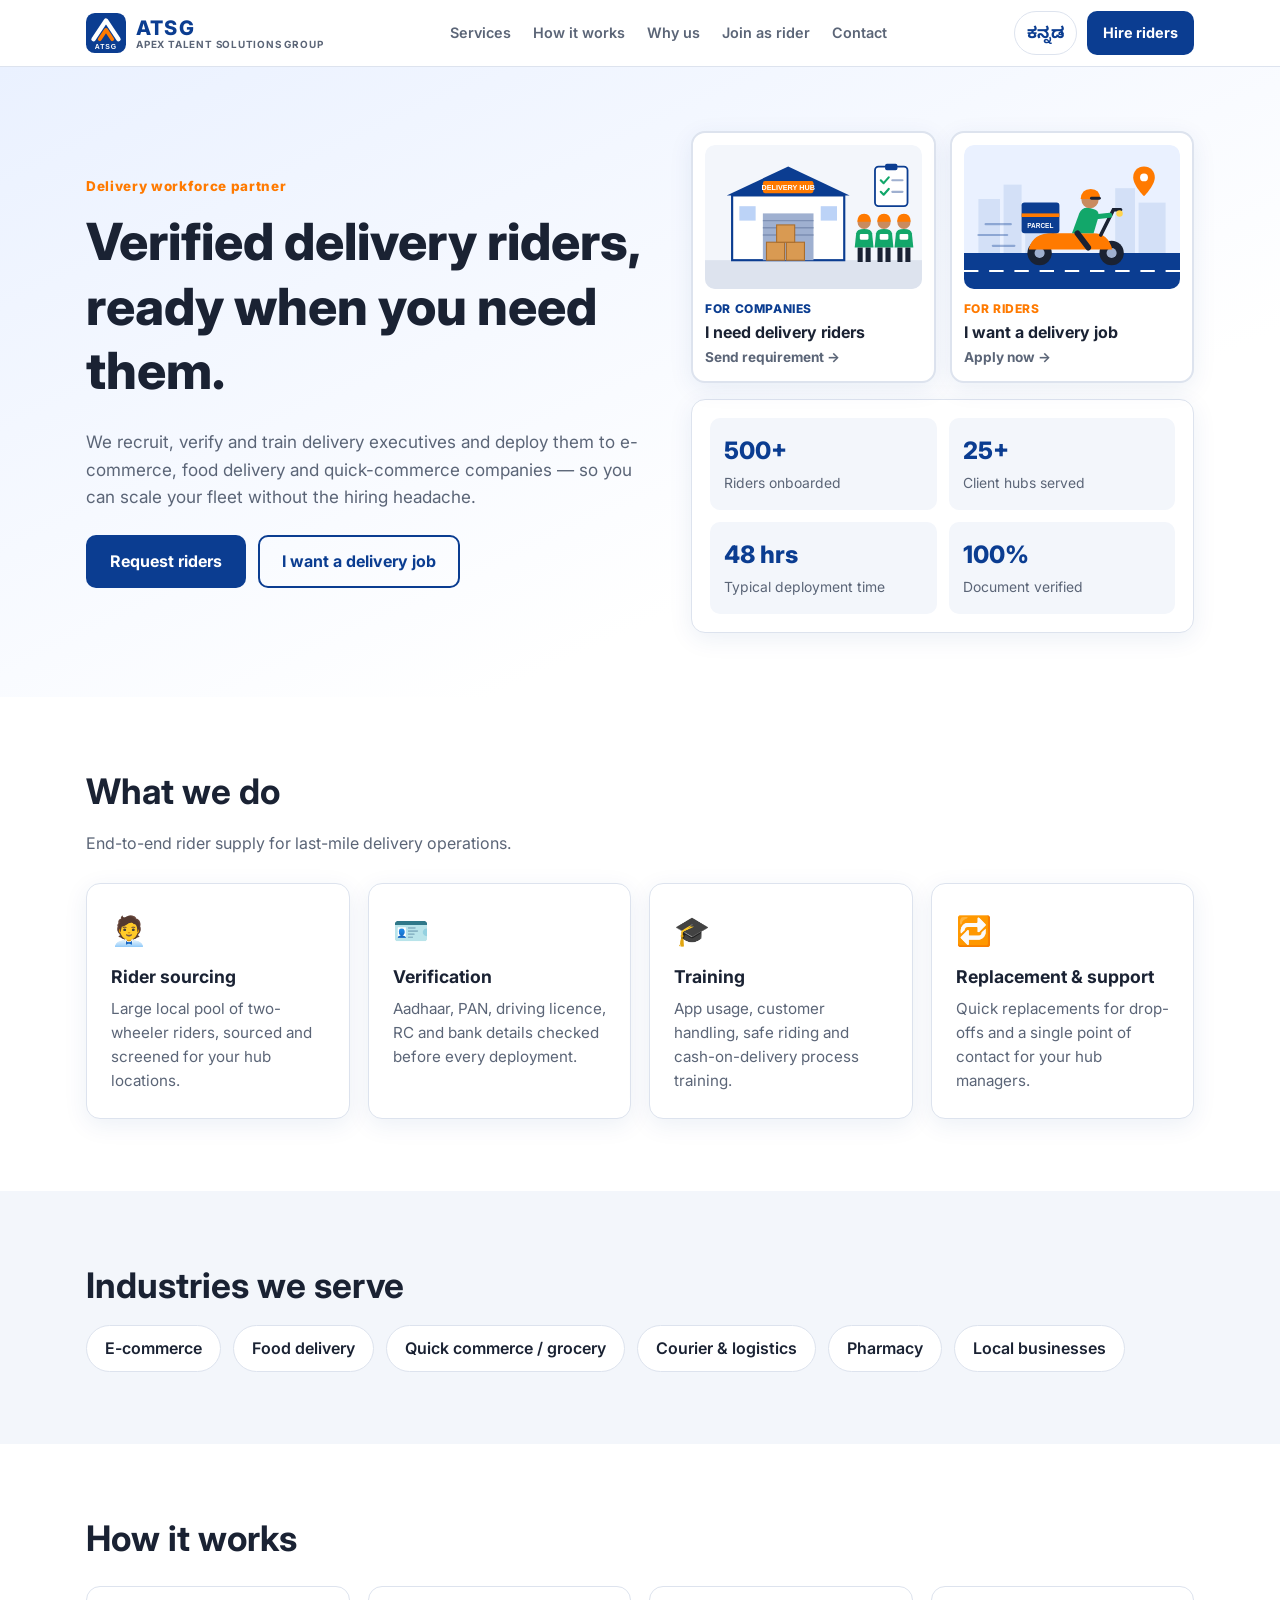
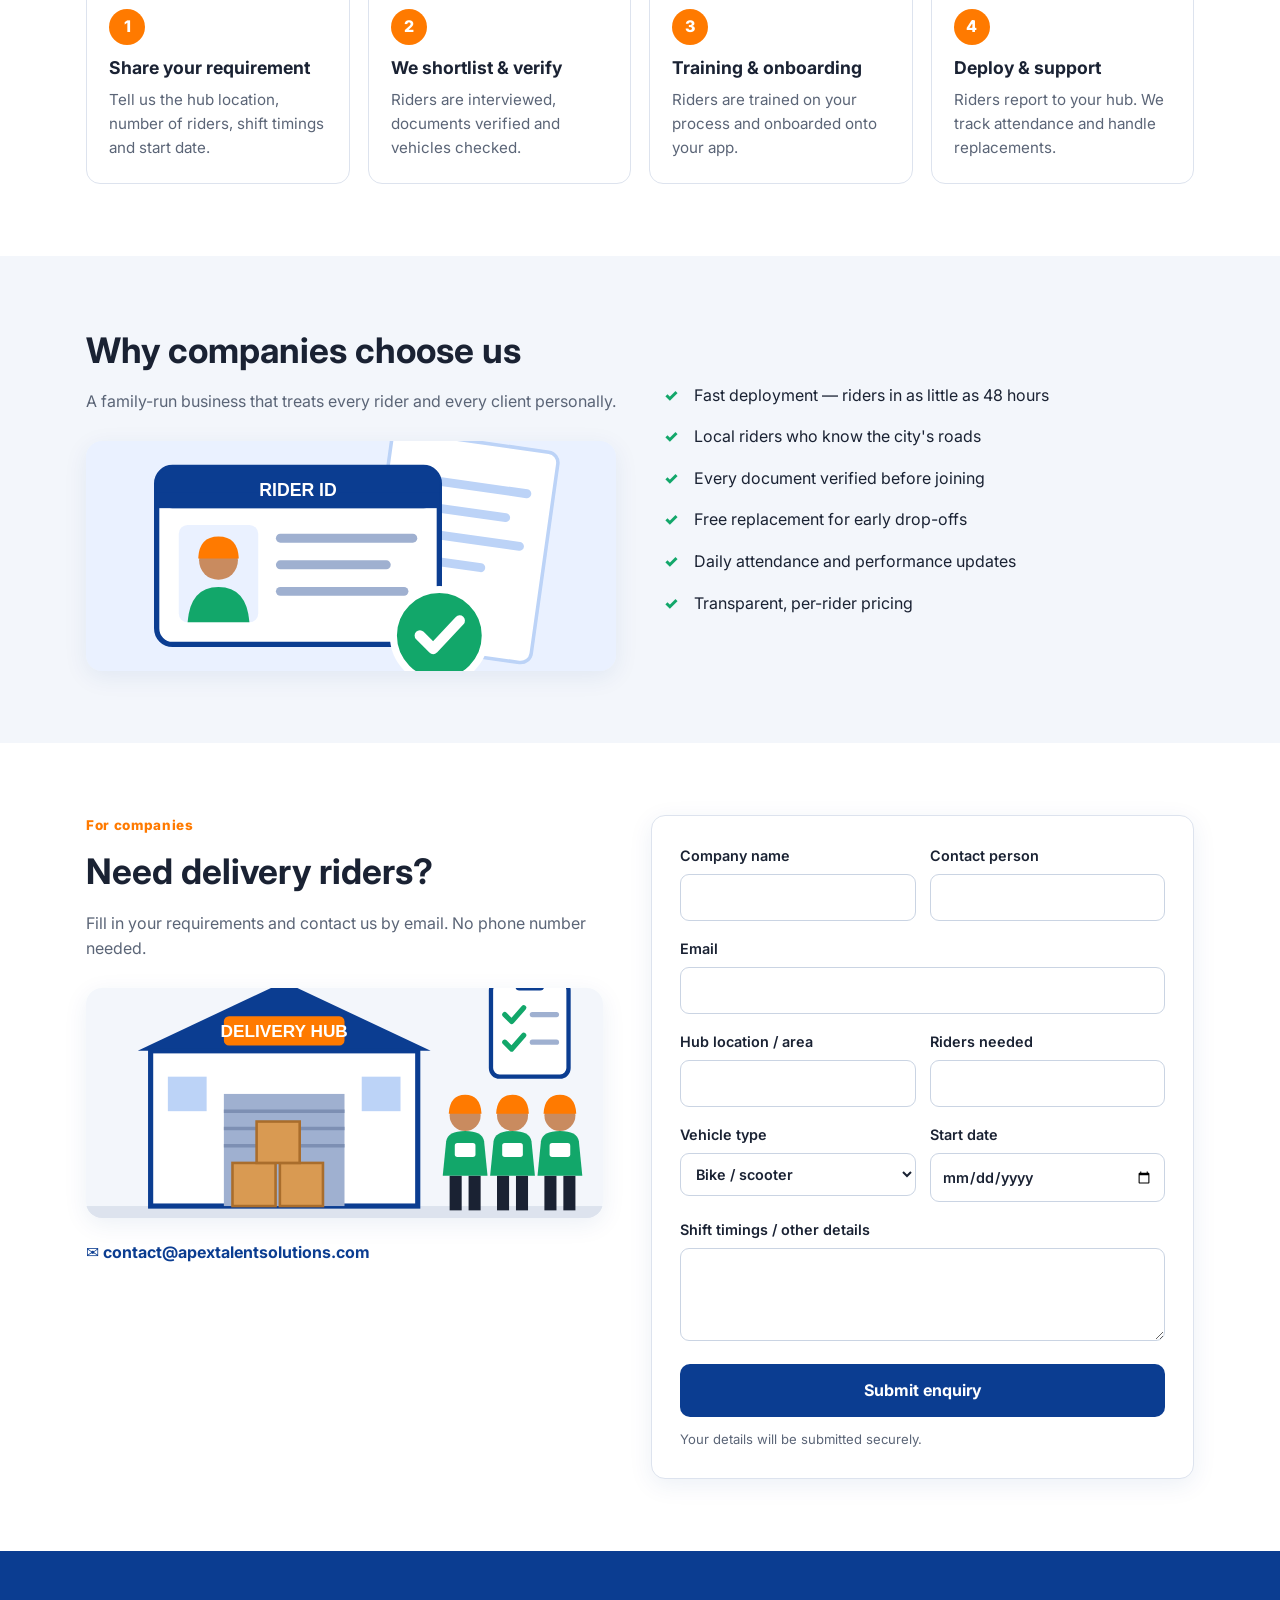
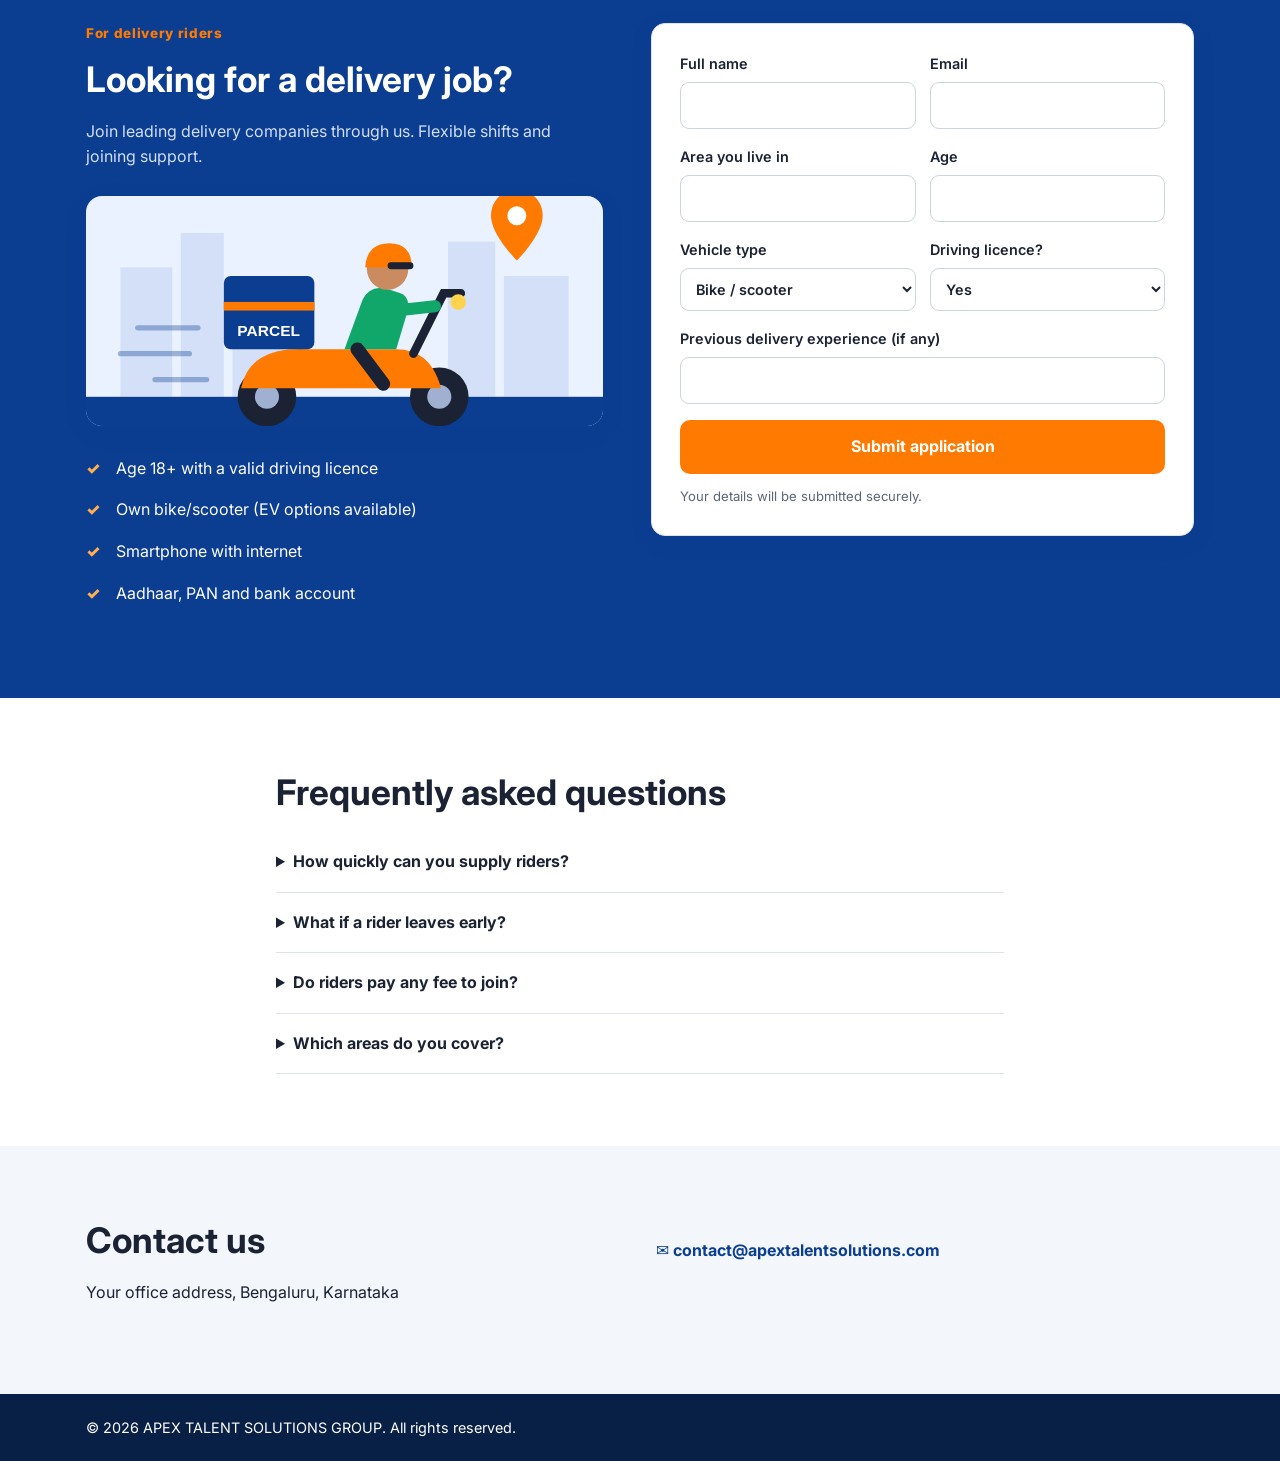
==== commit 4dc6a615: "fix: updated the google sheet directly update" ====
--- a/index.html
+++ b/index.html
@@ -32,9 +32,9 @@
 <a data-config-href="tel" class="contact-line">📞 <span data-config="phone"></span></a>
 <a data-config-href="whatsapp" class="contact-line" target="_blank" rel="noopener">💬 WhatsApp</a>
 -->
-</div></div><form id="clientForm" class="form" name="client-enquiry"><div class="row"><label><span data-i18n="f.company">Company name</span><input name="company" required></label><label><span data-i18n="f.contact">Contact person</span><input name="contact_person" required></label></div><label><span data-i18n="f.email">Email</span><input name="email" type="email" required></label><div class="row"><label><span data-i18n="f.location">Hub location / area</span><input name="location" required></label><label><span data-i18n="f.count">Riders needed</span><input name="riders_needed" type="number" min="1" required></label></div><div class="row"><label><span data-i18n="f.vehicle">Vehicle type</span><select name="vehicle"><option value="Bike" data-i18n="v.bike">Bike / scooter</option><option value="EV" data-i18n="v.ev">Electric vehicle</option><option value="Cycle" data-i18n="v.cycle">Bicycle</option><option value="Any" data-i18n="v.any">Any</option></select></label><label><span data-i18n="f.start">Start date</span><input name="start_date" type="date"></label></div><label><span data-i18n="f.notes">Shift timings / other details</span><textarea name="notes" rows="3"></textarea></label><button class="btn btn-primary btn-block" type="submit" data-i18n="f.submitClient">Prepare enquiry email</button><p class="form-note" data-i18n="form.note">Your email app will open. Press Send to complete.</p></form></div></section>
+</div></div><form id="clientForm" class="form" name="client-enquiry" action="/api/submit-form" method="post"><input type="text" name="botcheck" tabindex="-1" autocomplete="off" aria-hidden="true" style="position:absolute;left:-9999px" ><div class="row"><label><span data-i18n="f.company">Company name</span><input name="company" required></label><label><span data-i18n="f.contact">Contact person</span><input name="contact_person" required></label></div><label><span data-i18n="f.email">Email</span><input name="email" type="email" required></label><div class="row"><label><span data-i18n="f.location">Hub location / area</span><input name="location" required></label><label><span data-i18n="f.count">Riders needed</span><input name="riders_needed" type="number" min="1" required></label></div><div class="row"><label><span data-i18n="f.vehicle">Vehicle type</span><select name="vehicle"><option value="Bike" data-i18n="v.bike">Bike / scooter</option><option value="EV" data-i18n="v.ev">Electric vehicle</option><option value="Cycle" data-i18n="v.cycle">Bicycle</option><option value="Any" data-i18n="v.any">Any</option></select></label><label><span data-i18n="f.start">Start date</span><input name="start_date" type="date"></label></div><label><span data-i18n="f.notes">Shift timings / other details</span><textarea name="notes" rows="3"></textarea></label><button class="btn btn-primary btn-block" type="submit" data-i18n="f.submitClient">Submit enquiry</button><p class="form-note" data-i18n="form.note">Your details will be submitted securely.</p></form></div></section>
 <section id="riders" class="section section-dark"><div class="container form-wrap"><div><p class="eyebrow" data-i18n="tag.rider">For delivery riders</p><h2 data-i18n="rider.title">Looking for a delivery job?</h2><p class="section-lead" data-i18n="rider.lead">Join leading delivery companies through us. Flexible shifts and joining support.</p><!-- Old photo: <img class="feature-image rider-image" src="https://images.unsplash.com/photo-1558981806-ec527fa84c39?auto=format&fit=crop&w=1200&q=80" alt="Motorcycle for a delivery rider application" loading="lazy"> -->
-<img class="feature-image rider-image" src="images/rider-delivery.svg" alt="Delivery rider on a scooter" loading="lazy"><ul class="checks checks-light"><li data-i18n="rider.r1">Age 18+ with a valid driving licence</li><li data-i18n="rider.r2">Own bike/scooter (EV options available)</li><li data-i18n="rider.r3">Smartphone with internet</li><li data-i18n="rider.r4">Aadhaar, PAN and bank account</li></ul></div><form id="riderForm" class="form" name="rider-application"><div class="row"><label><span data-i18n="f.name">Full name</span><input name="name" required></label><label><span data-i18n="f.email">Email</span><input name="email" type="email" required></label></div><div class="row"><label><span data-i18n="f.area">Area you live in</span><input name="area" required></label><label><span data-i18n="f.age">Age</span><input name="age" type="number" min="18" max="65" required></label></div><div class="row"><label><span data-i18n="f.vehicle">Vehicle type</span><select name="vehicle"><option value="Bike" data-i18n="v.bike">Bike / scooter</option><option value="EV" data-i18n="v.ev">Electric vehicle</option><option value="Cycle" data-i18n="v.cycle">Bicycle</option><option value="None" data-i18n="v.none">No vehicle</option></select></label><label><span data-i18n="f.licence">Driving licence?</span><select name="licence"><option value="Yes" data-i18n="yes">Yes</option><option value="No" data-i18n="no">No</option></select></label></div><label><span data-i18n="f.exp">Previous delivery experience (if any)</span><input name="experience"></label><button class="btn btn-accent btn-block" type="submit" data-i18n="f.submitRider">Prepare application email</button><p class="form-note" data-i18n="form.note">Your email app will open. Press Send to complete.</p></form></div></section>
+<img class="feature-image rider-image" src="images/rider-delivery.svg" alt="Delivery rider on a scooter" loading="lazy"><ul class="checks checks-light"><li data-i18n="rider.r1">Age 18+ with a valid driving licence</li><li data-i18n="rider.r2">Own bike/scooter (EV options available)</li><li data-i18n="rider.r3">Smartphone with internet</li><li data-i18n="rider.r4">Aadhaar, PAN and bank account</li></ul></div><form id="riderForm" class="form" name="rider-application" action="/api/submit-form" method="post"><input type="text" name="botcheck" tabindex="-1" autocomplete="off" aria-hidden="true" style="position:absolute;left:-9999px" ><div class="row"><label><span data-i18n="f.name">Full name</span><input name="name" required></label><label><span data-i18n="f.email">Email</span><input name="email" type="email" required></label></div><div class="row"><label><span data-i18n="f.area">Area you live in</span><input name="area" required></label><label><span data-i18n="f.age">Age</span><input name="age" type="number" min="18" max="65" required></label></div><div class="row"><label><span data-i18n="f.vehicle">Vehicle type</span><select name="vehicle"><option value="Bike" data-i18n="v.bike">Bike / scooter</option><option value="EV" data-i18n="v.ev">Electric vehicle</option><option value="Cycle" data-i18n="v.cycle">Bicycle</option><option value="None" data-i18n="v.none">No vehicle</option></select></label><label><span data-i18n="f.licence">Driving licence?</span><select name="licence"><option value="Yes" data-i18n="yes">Yes</option><option value="No" data-i18n="no">No</option></select></label></div><label><span data-i18n="f.exp">Previous delivery experience (if any)</span><input name="experience"></label><button class="btn btn-accent btn-block" type="submit" data-i18n="f.submitRider">Submit application</button><p class="form-note" data-i18n="form.note">Your details will be submitted securely.</p></form></div></section>
 <section class="section"><div class="container narrow"><h2 data-i18n="faq.title">Frequently asked questions</h2><details><summary data-i18n="q1">How quickly can you supply riders?</summary><p data-i18n="a1">For most requirements we deploy verified riders within 48–72 hours.</p></details><details><summary data-i18n="q2">What if a rider leaves early?</summary><p data-i18n="a2">We provide a free replacement for riders who leave within the agreed period.</p></details><details><summary data-i18n="q3">Do riders pay any fee to join?</summary><p data-i18n="a3">No. Joining through us is free for riders.</p></details><details><summary data-i18n="q4">Which areas do you cover?</summary><p data-i18n="a4">We currently cover the city and nearby areas. Contact us for other locations.</p></details></div></section>
 <section id="contact" class="section section-alt"><div class="container contact-grid"><div><h2 data-i18n="contact.title">Contact us</h2><p data-config="address"></p></div><div class="contact-mini"><a data-config-href="mailto" class="contact-line">✉️ <span data-config="email"></span></a>
 <!-- Phone & WhatsApp hidden for now (re-enable with phone/whatsapp in CONFIG):
